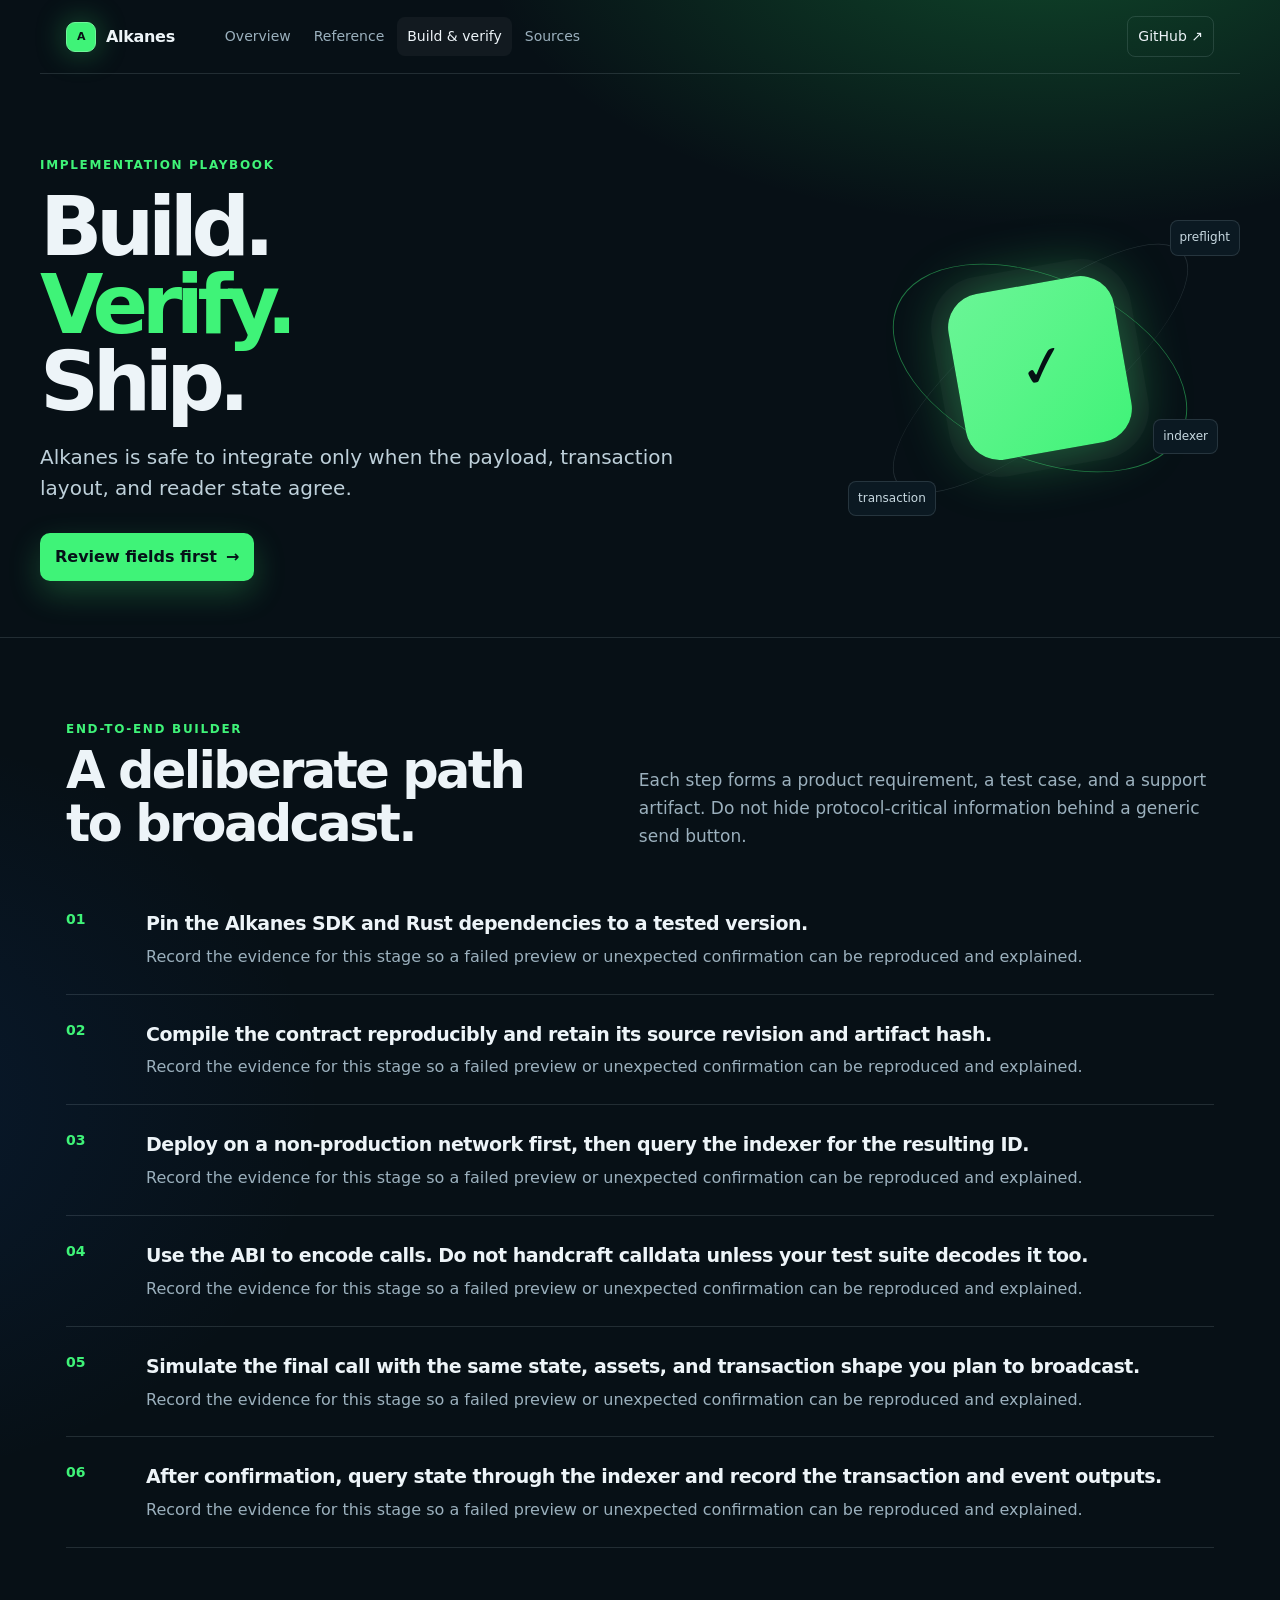
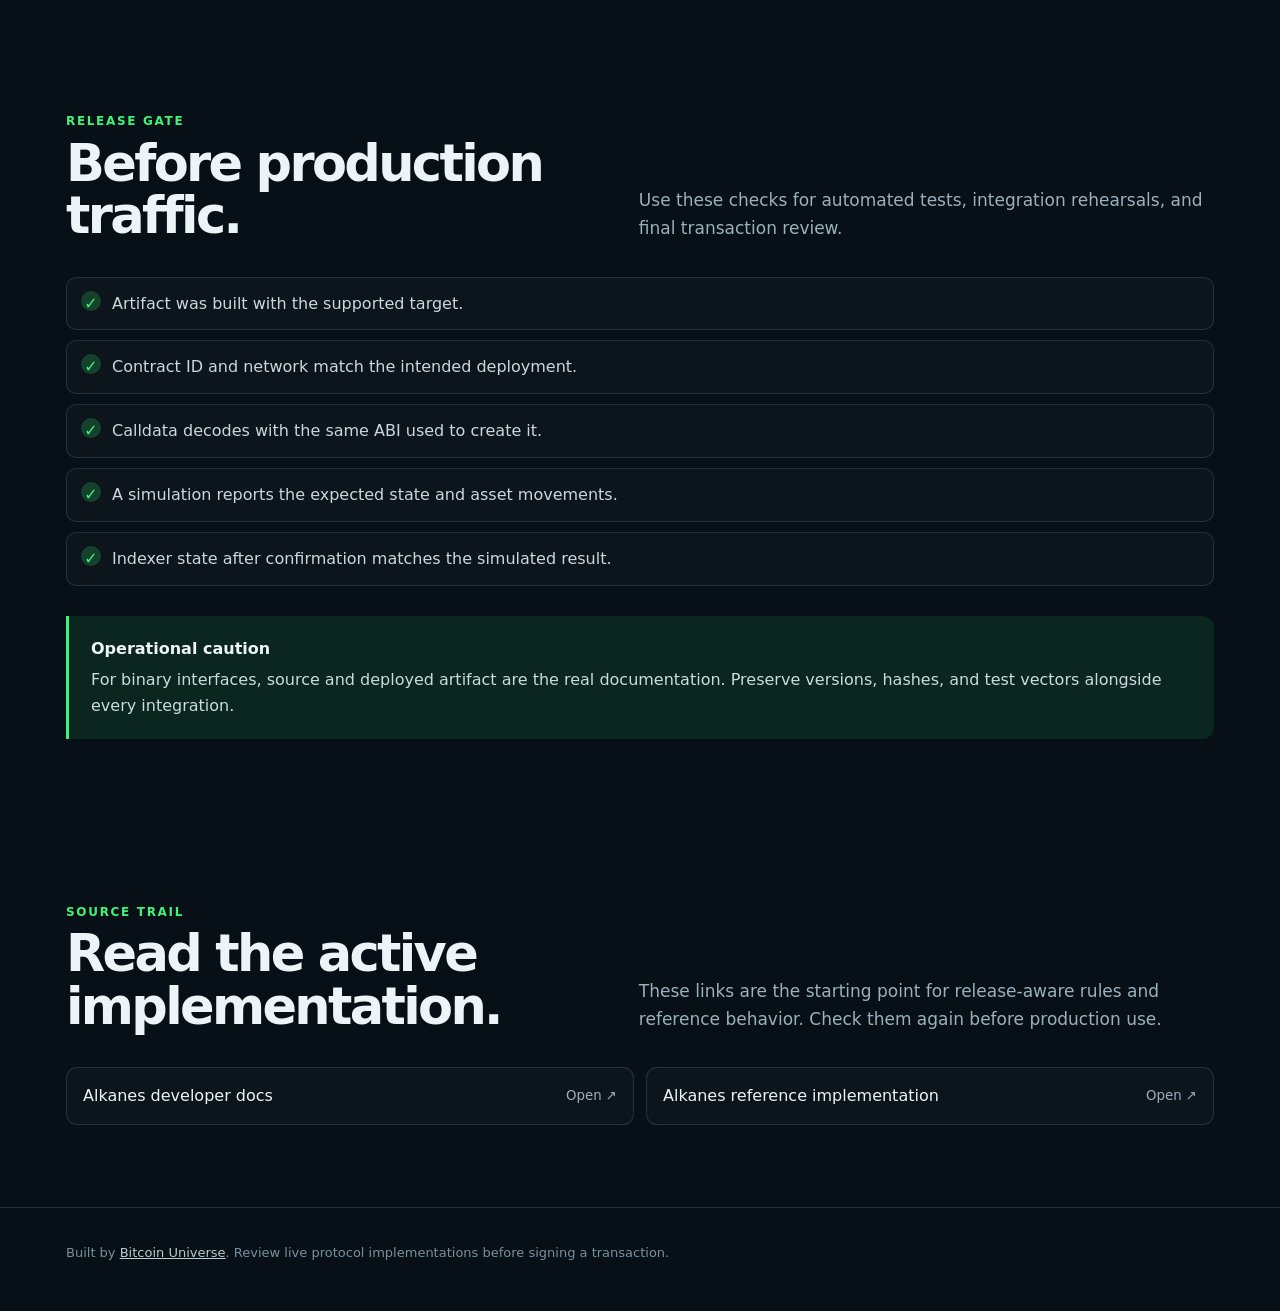
==== guide.html @ e8334afe "Replace generic docs with protocol manuals" ====
<!doctype html>
<html lang="en"><head><meta charset="utf-8"><meta name="viewport" content="width=device-width,initial-scale=1"><meta name="description" content="Implementation and verification guide for Alkanes."><meta name="theme-color" content="#071016"><title>Alkanes build guide | Bitcoin Universe Docs</title><style>
:root{--accent:hsl(139 88% 60%);--ink:#edf4f8;--muted:#9bb0bd;--paper:#071016;--panel:#0d1921;--line:rgba(214,239,247,.13);--soft:rgba(255,255,255,.045)}*{box-sizing:border-box}html{scroll-behavior:smooth}body{margin:0;color:var(--ink);background:radial-gradient(900px 480px at 82% -80px,hsla(139,90%,56%,.25),transparent 64%),radial-gradient(680px 540px at -12% 38%,hsla(217,82%,48%,.12),transparent 70%),var(--paper);font:16px/1.62 ui-sans-serif,system-ui,-apple-system,BlinkMacSystemFont,"Segoe UI",sans-serif}.top{height:74px;display:flex;gap:22px;align-items:center;max-width:1200px;margin:auto;padding:0 26px;border-bottom:1px solid var(--line);position:relative;z-index:4}.brand{display:flex;align-items:center;gap:10px;color:var(--ink);text-decoration:none;font-weight:760;letter-spacing:-.02em}.brand b{display:grid;place-items:center;width:30px;height:30px;border:1px solid color-mix(in srgb,var(--accent),white 25%);border-radius:9px;color:#081115;background:var(--accent);font-size:11px;box-shadow:0 0 30px color-mix(in srgb,var(--accent),transparent 65%)}nav{display:flex;gap:3px;margin-left:18px}nav a,.repo{color:var(--muted);text-decoration:none;padding:8px 10px;border-radius:8px;font-size:14px}nav a:hover,nav a.active{color:var(--ink);background:var(--soft)}.repo{margin-left:auto;border:1px solid var(--line);color:var(--ink)}.wrap{max-width:1200px;margin:auto;padding:0 26px}.hero{min-height:520px;padding:82px 0 56px;display:grid;grid-template-columns:minmax(0,1fr) 400px;gap:55px;align-items:center}.eyebrow{font-size:12px;letter-spacing:.14em;text-transform:uppercase;color:var(--accent);font-weight:800}.hero h1{font-size:clamp(48px,7.7vw,94px);letter-spacing:-.078em;line-height:.94;margin:13px 0 22px;max-width:720px}.hero p{color:#bed0da;font-size:20px;line-height:1.55;max-width:690px;margin:0}.chips{display:flex;flex-wrap:wrap;gap:8px;margin-top:28px}.chip{padding:6px 10px;border:1px solid var(--line);border-radius:999px;color:#c3d1d8;background:rgba(255,255,255,.025);font-size:12px}.cta{display:inline-flex;align-items:center;gap:9px;margin-top:29px;padding:11px 15px;background:var(--accent);color:#061118;text-decoration:none;font-weight:800;border-radius:10px;box-shadow:0 12px 32px color-mix(in srgb,var(--accent),transparent 77%)}.orbit{height:380px;position:relative;display:grid;place-items:center;isolation:isolate}.orbit:before,.orbit:after{content:"";position:absolute;border:1px solid color-mix(in srgb,var(--accent),transparent 55%);border-radius:50%;z-index:-1}.orbit:before{width:310px;height:310px;transform:rotate(24deg) scaleY(.58)}.orbit:after{width:365px;height:365px;border-color:var(--line);transform:rotate(-39deg) scaleY(.33)}.core{width:168px;height:168px;border-radius:34px;display:grid;place-items:center;background:linear-gradient(140deg,color-mix(in srgb,var(--accent),white 22%),var(--accent));color:#051014;font-size:58px;font-weight:900;letter-spacing:-.11em;box-shadow:0 0 0 17px rgba(255,255,255,.028),0 0 60px color-mix(in srgb,var(--accent),transparent 58%);transform:rotate(-10deg)}.node{position:absolute;border:1px solid var(--line);background:#0b1922;color:#c8d9e1;padding:7px 9px;border-radius:8px;font-size:12px}.node.one{top:42px;right:0}.node.two{bottom:42px;left:8px}.node.three{right:22px;bottom:104px}.divider{height:1px;background:var(--line)}section{padding:82px 0}.section-head{display:grid;grid-template-columns:minmax(0,1fr) minmax(0,1.1fr);gap:50px;margin-bottom:34px}.section-head h2{letter-spacing:-.052em;font-size:clamp(29px,4.1vw,51px);line-height:1.03;margin:6px 0 0}.section-head p{color:var(--muted);align-self:end;margin:0;font-size:17px}.grid{display:grid;gap:16px}.four{grid-template-columns:repeat(4,1fr)}.three{grid-template-columns:repeat(3,1fr)}.card{border:1px solid var(--line);background:linear-gradient(145deg,rgba(255,255,255,.055),rgba(255,255,255,.018));border-radius:15px;padding:20px;min-width:0}.card .number{color:var(--accent);font-size:12px;font-weight:800;letter-spacing:.11em}.card h3{font-size:18px;letter-spacing:-.025em;line-height:1.2;margin:15px 0 8px}.card p{color:var(--muted);font-size:14px;margin:0}.steps{counter-reset:step}.step{counter-increment:step;position:relative;padding:22px 17px 18px 29px;border-left:1px solid var(--line)}.step:before{content:counter(step,decimal-leading-zero);position:absolute;top:22px;left:-11px;color:var(--accent);font-size:10px;font-weight:900;background:var(--paper);padding:3px}.step h3{margin:0 0 7px;font-size:17px;line-height:1.25}.step p{margin:0;color:var(--muted);font-size:14px}.callout{border-left:3px solid var(--accent);border-radius:0 12px 12px 0;background:color-mix(in srgb,var(--accent),transparent 91%);padding:20px 22px;color:#ccdae0}.callout b{display:block;color:var(--ink);margin-bottom:5px}.packet{padding:0;overflow:hidden}.packet header{display:flex;align-items:center;justify-content:space-between;padding:13px 16px;border-bottom:1px solid var(--line);font-size:13px;font-weight:800}.packet button{background:transparent;color:var(--muted);border:1px solid var(--line);border-radius:6px;padding:4px 7px;cursor:pointer;font:inherit;font-size:11px}.packet button:hover{color:var(--ink)}pre{white-space:pre-wrap;overflow:auto;padding:18px;margin:0;color:#c5e7f3;font:13px/1.65 ui-monospace,SFMono-Regular,Consolas,monospace;background:#071219}.table-wrap{overflow:auto;border:1px solid var(--line);border-radius:14px}table{width:100%;border-collapse:collapse;min-width:690px;background:rgba(255,255,255,.018)}th,td{text-align:left;padding:14px 15px;border-bottom:1px solid var(--line);vertical-align:top}th{font-size:11px;letter-spacing:.1em;text-transform:uppercase;color:var(--accent);background:rgba(255,255,255,.025)}td{font-size:14px;color:#c0d0d8}td:first-child{font-family:ui-monospace,monospace;color:#ecf5f8;font-weight:700}tr:last-child td{border-bottom:0}.checklist{list-style:none;padding:0;margin:0;display:grid;gap:10px}.checklist li{display:flex;gap:11px;padding:13px 14px;border:1px solid var(--line);border-radius:10px;color:#c9d8de;background:rgba(255,255,255,.025)}.checklist li:before{content:'✓';display:grid;place-items:center;flex:0 0 20px;width:20px;height:20px;border-radius:50%;background:color-mix(in srgb,var(--accent),transparent 80%);color:var(--accent);font-weight:900}.sources{display:grid;grid-template-columns:repeat(2,minmax(0,1fr));gap:12px}.source{display:flex;align-items:center;justify-content:space-between;gap:16px;padding:15px 16px;border:1px solid var(--line);border-radius:11px;color:var(--ink);text-decoration:none;background:rgba(255,255,255,.025)}.source small{color:var(--muted);white-space:nowrap}.footer{padding:34px 0 48px;border-top:1px solid var(--line);color:#78909e;font-size:13px}.footer a{color:#b9cad0}.guide-list{display:grid;gap:0;counter-reset:guide}.guide-list article{counter-increment:guide;display:grid;grid-template-columns:62px 1fr;gap:18px;padding:24px 0;border-bottom:1px solid var(--line)}.guide-list article:before{content:counter(guide,decimal-leading-zero);color:var(--accent);font-weight:900;font-size:14px}.guide-list h3{margin:0 0 5px;font-size:19px;letter-spacing:-.025em}.guide-list p{margin:0;color:var(--muted)}.mini{font-size:13px;color:var(--muted)}@media(max-width:800px){.top{padding:0 16px;height:auto;min-height:66px;flex-wrap:wrap;gap:8px}.brand{margin-right:auto}nav{order:3;margin:0 -8px 7px;width:100%;overflow:auto}.repo{margin:0}.wrap{padding:0 17px}.hero{grid-template-columns:1fr;padding:56px 0 26px;gap:5px;min-height:0}.hero h1{font-size:58px}.orbit{height:230px;transform:scale(.72);margin:-28px}.section-head{grid-template-columns:1fr;gap:15px}.four,.three{grid-template-columns:1fr}.sources{grid-template-columns:1fr}section{padding:55px 0}}
</style></head><body><header class="top"><a class="brand" href="index.html"><b>A</b><span>Alkanes</span></a><nav><a class="" href="index.html">Overview</a><a class="" href="reference.html">Reference</a><a class="active" href="guide.html">Build & verify</a><a href="#sources">Sources</a></nav><a class="repo" href="https://github.com/bitcoinuniverse/alkanes-docs">GitHub ↗</a></header><main><div class="wrap hero" style="min-height:410px"><div><div class="eyebrow">Implementation playbook</div><h1 style="font-size:clamp(46px,7vw,82px)">Build.<br><i style="font-style:normal;color:var(--accent)">Verify.</i><br>Ship.</h1><p>Alkanes is safe to integrate only when the payload, transaction layout, and reader state agree.</p><a class="cta" href="reference.html">Review fields first <span>→</span></a></div><div class="orbit" aria-hidden="true"><div class="core">✓</div><span class="node one">preflight</span><span class="node two">transaction</span><span class="node three">indexer</span></div></div><div class="divider"></div><section><div class="wrap"><div class="section-head"><div><div class="eyebrow">End-to-end builder</div><h2>A deliberate path to broadcast.</h2></div><p>Each step forms a product requirement, a test case, and a support artifact. Do not hide protocol-critical information behind a generic send button.</p></div><div class="guide-list"><article><div><h3>Pin the Alkanes SDK and Rust dependencies to a tested version.</h3><p>Record the evidence for this stage so a failed preview or unexpected confirmation can be reproduced and explained.</p></div></article><article><div><h3>Compile the contract reproducibly and retain its source revision and artifact hash.</h3><p>Record the evidence for this stage so a failed preview or unexpected confirmation can be reproduced and explained.</p></div></article><article><div><h3>Deploy on a non-production network first, then query the indexer for the resulting ID.</h3><p>Record the evidence for this stage so a failed preview or unexpected confirmation can be reproduced and explained.</p></div></article><article><div><h3>Use the ABI to encode calls. Do not handcraft calldata unless your test suite decodes it too.</h3><p>Record the evidence for this stage so a failed preview or unexpected confirmation can be reproduced and explained.</p></div></article><article><div><h3>Simulate the final call with the same state, assets, and transaction shape you plan to broadcast.</h3><p>Record the evidence for this stage so a failed preview or unexpected confirmation can be reproduced and explained.</p></div></article><article><div><h3>After confirmation, query state through the indexer and record the transaction and event outputs.</h3><p>Record the evidence for this stage so a failed preview or unexpected confirmation can be reproduced and explained.</p></div></article></div></div></section><section><div class="wrap"><div class="section-head"><div><div class="eyebrow">Release gate</div><h2>Before production traffic.</h2></div><p>Use these checks for automated tests, integration rehearsals, and final transaction review.</p></div><ul class="checklist"><li>Artifact was built with the supported target.</li><li>Contract ID and network match the intended deployment.</li><li>Calldata decodes with the same ABI used to create it.</li><li>A simulation reports the expected state and asset movements.</li><li>Indexer state after confirmation matches the simulated result.</li></ul><div class="callout" style="margin-top:30px"><b>Operational caution</b>For binary interfaces, source and deployed artifact are the real documentation. Preserve versions, hashes, and test vectors alongside every integration.</div></div></section><section id="sources"><div class="wrap"><div class="section-head"><div><div class="eyebrow">Source trail</div><h2>Read the active implementation.</h2></div><p>These links are the starting point for release-aware rules and reference behavior. Check them again before production use.</p></div><div class="sources"><a class="source" href="https://alkanes.build/en/docs" target="_blank" rel="noreferrer"><span>Alkanes developer docs</span><small>Open ↗</small></a><a class="source" href="https://github.com/sandshrewmetaprotocols/alkanes" target="_blank" rel="noreferrer"><span>Alkanes reference implementation</span><small>Open ↗</small></a></div></div></section></main><footer class="footer"><div class="wrap">Built by <a href="https://github.com/bitcoinuniverse">Bitcoin Universe</a>. Review live protocol implementations before signing a transaction.</div></footer><script>for(const b of document.querySelectorAll('[data-copy]'))b.addEventListener('click',async()=>{try{await navigator.clipboard.writeText(b.dataset.copy);const t=b.textContent;b.textContent='Copied';setTimeout(()=>b.textContent=t,1200)}catch{b.textContent='Select text'}})</script></body></html>
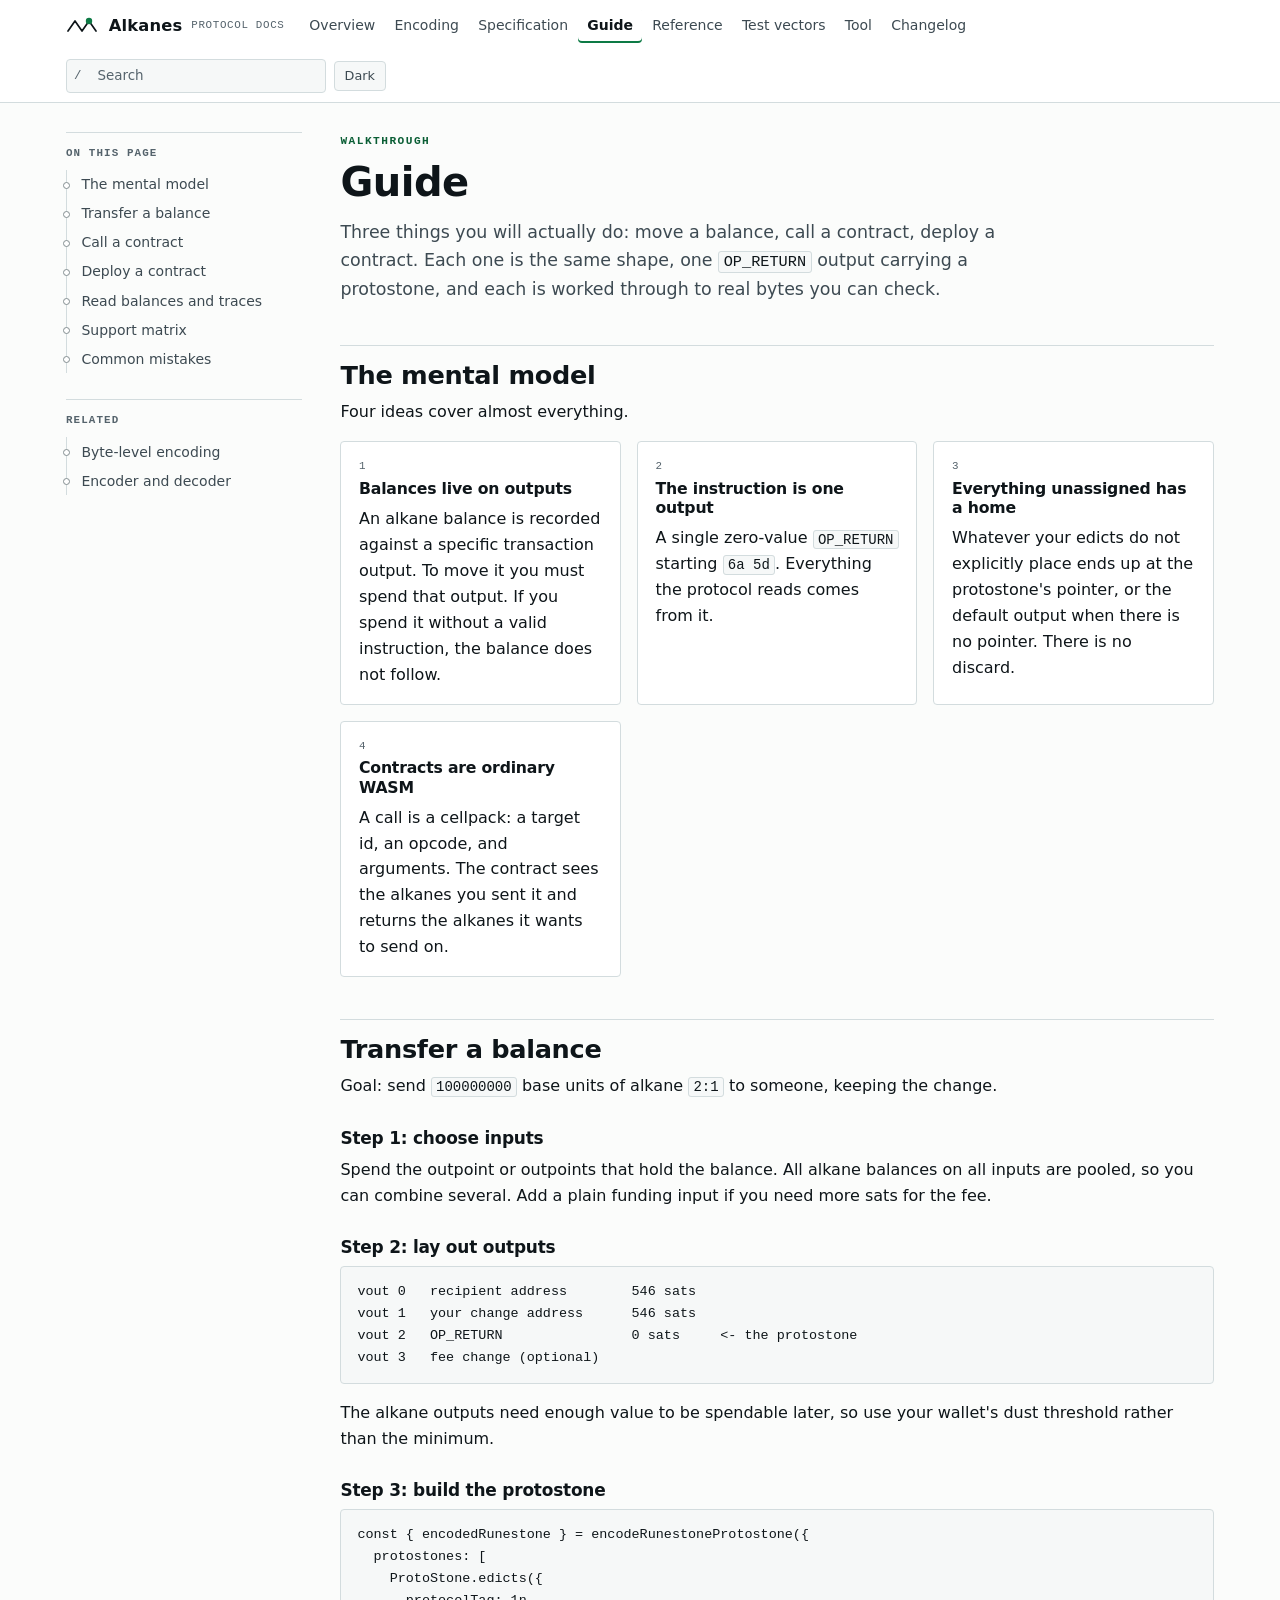
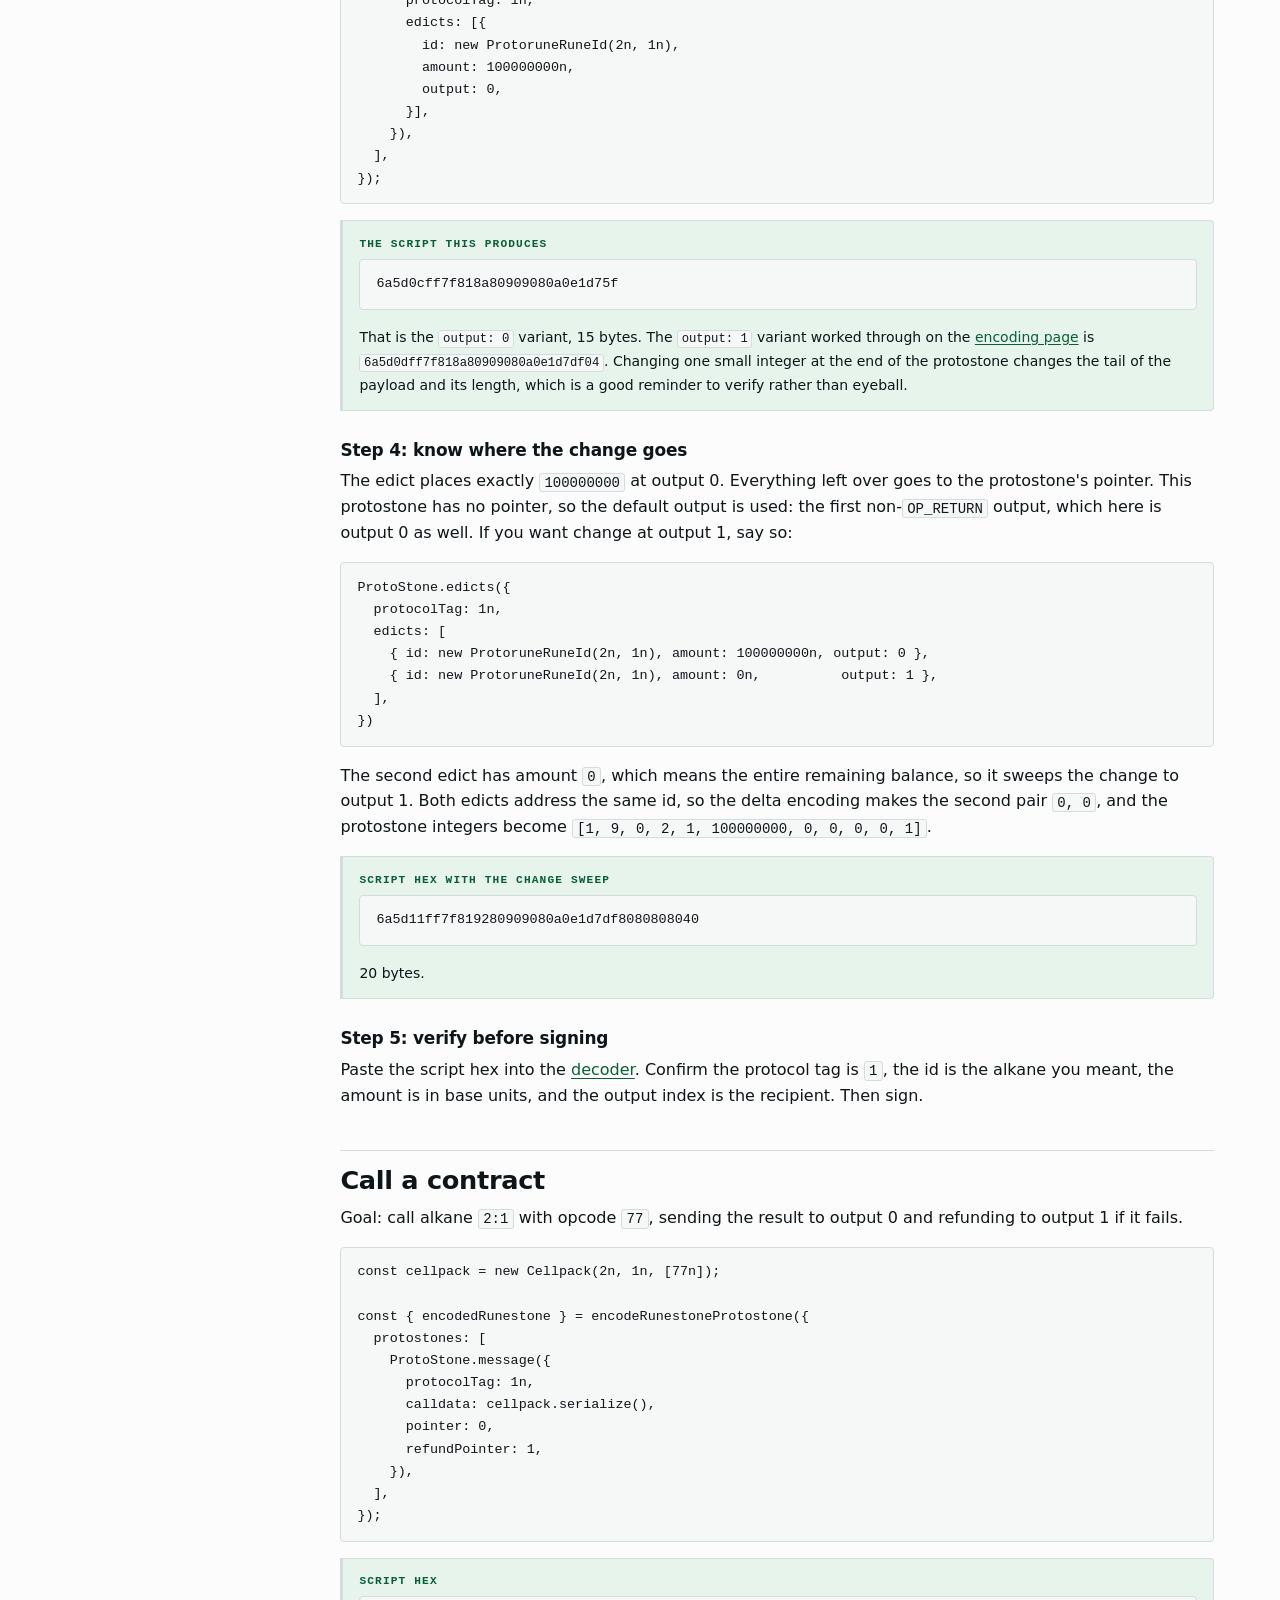
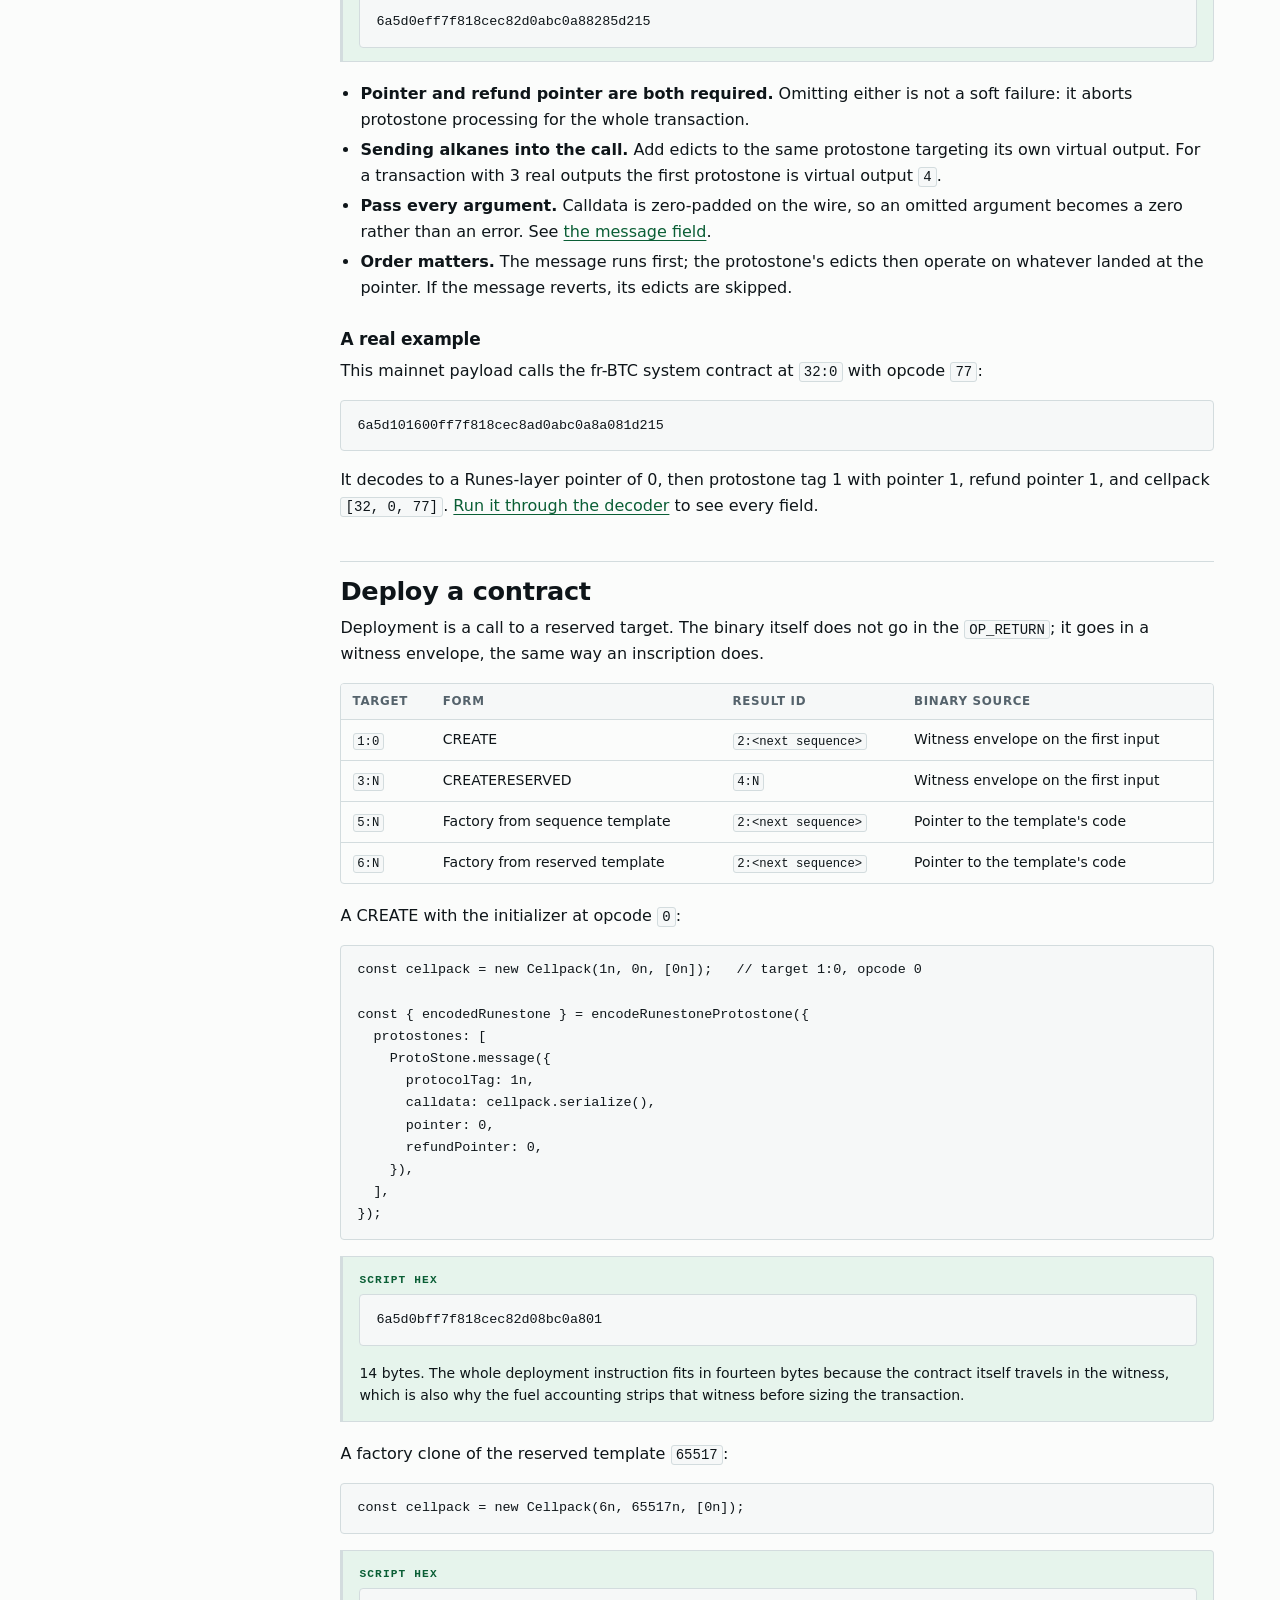
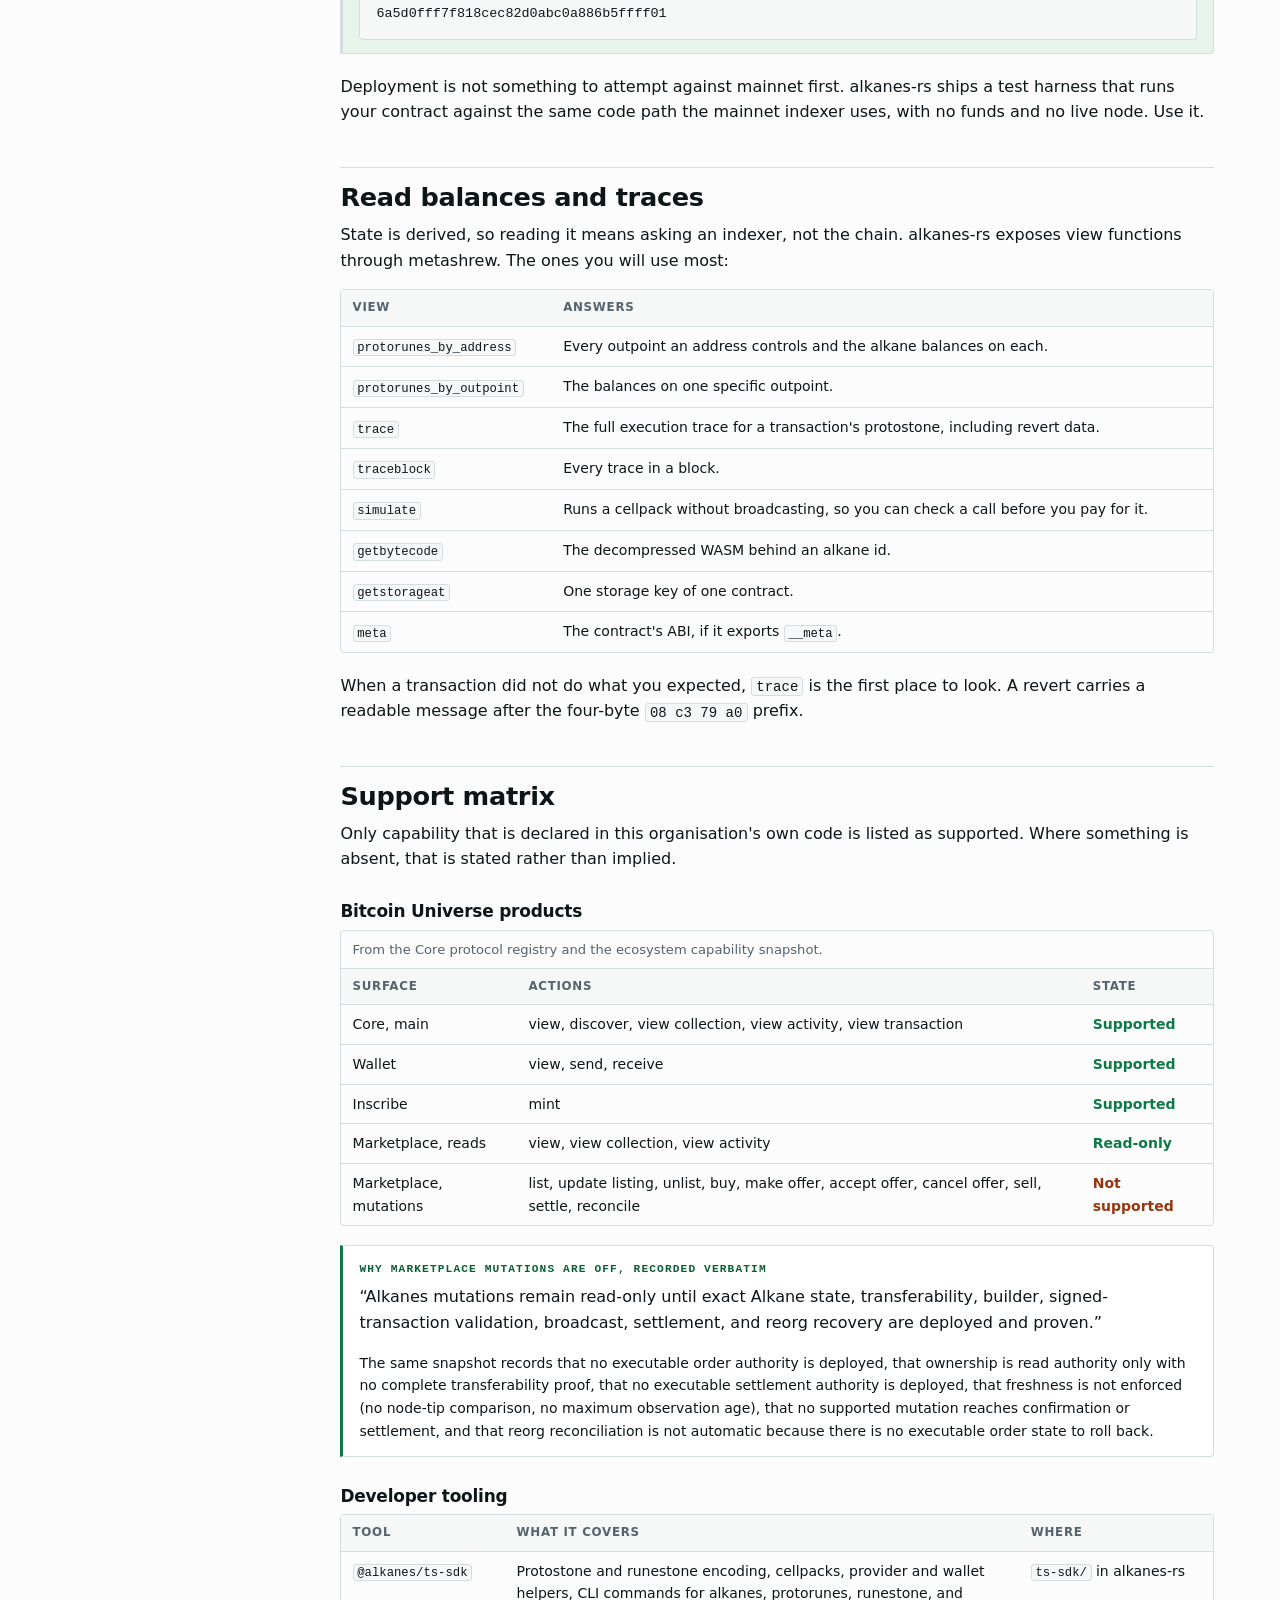
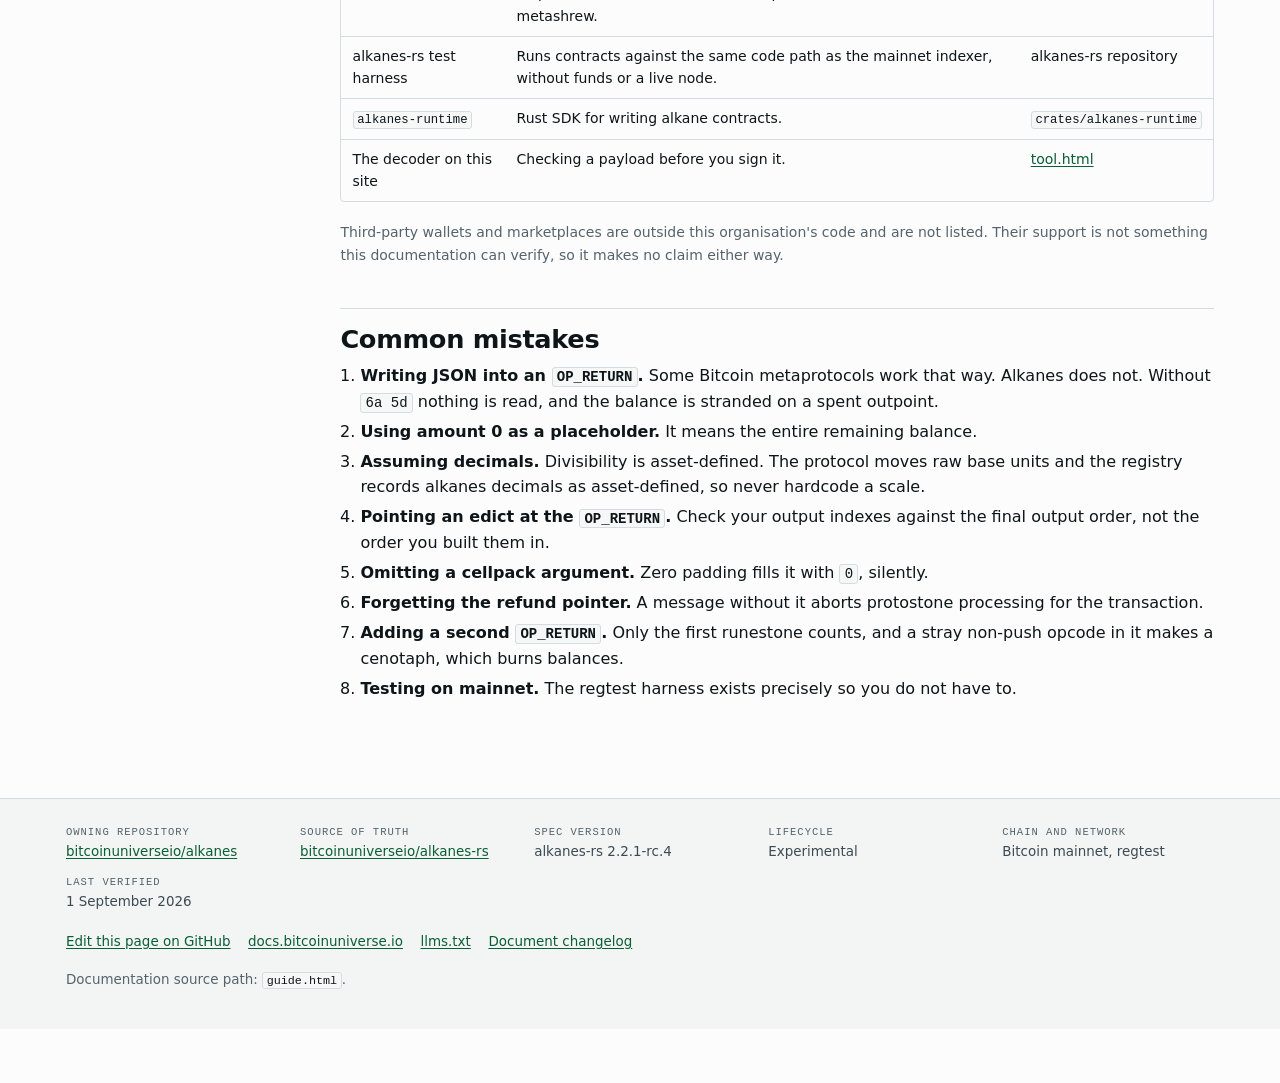
==== commit ecfe13da: "docs: rebuild alkanes into a complete protocol documentation site Replaces the single promotional pa" ====
--- a/guide.html
+++ b/guide.html
@@ -1,4 +1,360 @@
 <!doctype html>
-<html lang="en"><head><meta charset="utf-8"><meta name="viewport" content="width=device-width,initial-scale=1"><meta name="description" content="Implementation and verification guide for Alkanes."><meta name="theme-color" content="#071016"><title>Alkanes build guide | Bitcoin Universe Docs</title><style>
-:root{--accent:hsl(139 88% 60%);--ink:#edf4f8;--muted:#9bb0bd;--paper:#071016;--panel:#0d1921;--line:rgba(214,239,247,.13);--soft:rgba(255,255,255,.045)}*{box-sizing:border-box}html{scroll-behavior:smooth}body{margin:0;color:var(--ink);background:radial-gradient(900px 480px at 82% -80px,hsla(139,90%,56%,.25),transparent 64%),radial-gradient(680px 540px at -12% 38%,hsla(217,82%,48%,.12),transparent 70%),var(--paper);font:16px/1.62 ui-sans-serif,system-ui,-apple-system,BlinkMacSystemFont,"Segoe UI",sans-serif}.top{height:74px;display:flex;gap:22px;align-items:center;max-width:1200px;margin:auto;padding:0 26px;border-bottom:1px solid var(--line);position:relative;z-index:4}.brand{display:flex;align-items:center;gap:10px;color:var(--ink);text-decoration:none;font-weight:760;letter-spacing:-.02em}.brand b{display:grid;place-items:center;width:30px;height:30px;border:1px solid color-mix(in srgb,var(--accent),white 25%);border-radius:9px;color:#081115;background:var(--accent);font-size:11px;box-shadow:0 0 30px color-mix(in srgb,var(--accent),transparent 65%)}nav{display:flex;gap:3px;margin-left:18px}nav a,.repo{color:var(--muted);text-decoration:none;padding:8px 10px;border-radius:8px;font-size:14px}nav a:hover,nav a.active{color:var(--ink);background:var(--soft)}.repo{margin-left:auto;border:1px solid var(--line);color:var(--ink)}.wrap{max-width:1200px;margin:auto;padding:0 26px}.hero{min-height:520px;padding:82px 0 56px;display:grid;grid-template-columns:minmax(0,1fr) 400px;gap:55px;align-items:center}.eyebrow{font-size:12px;letter-spacing:.14em;text-transform:uppercase;color:var(--accent);font-weight:800}.hero h1{font-size:clamp(48px,7.7vw,94px);letter-spacing:-.078em;line-height:.94;margin:13px 0 22px;max-width:720px}.hero p{color:#bed0da;font-size:20px;line-height:1.55;max-width:690px;margin:0}.chips{display:flex;flex-wrap:wrap;gap:8px;margin-top:28px}.chip{padding:6px 10px;border:1px solid var(--line);border-radius:999px;color:#c3d1d8;background:rgba(255,255,255,.025);font-size:12px}.cta{display:inline-flex;align-items:center;gap:9px;margin-top:29px;padding:11px 15px;background:var(--accent);color:#061118;text-decoration:none;font-weight:800;border-radius:10px;box-shadow:0 12px 32px color-mix(in srgb,var(--accent),transparent 77%)}.orbit{height:380px;position:relative;display:grid;place-items:center;isolation:isolate}.orbit:before,.orbit:after{content:"";position:absolute;border:1px solid color-mix(in srgb,var(--accent),transparent 55%);border-radius:50%;z-index:-1}.orbit:before{width:310px;height:310px;transform:rotate(24deg) scaleY(.58)}.orbit:after{width:365px;height:365px;border-color:var(--line);transform:rotate(-39deg) scaleY(.33)}.core{width:168px;height:168px;border-radius:34px;display:grid;place-items:center;background:linear-gradient(140deg,color-mix(in srgb,var(--accent),white 22%),var(--accent));color:#051014;font-size:58px;font-weight:900;letter-spacing:-.11em;box-shadow:0 0 0 17px rgba(255,255,255,.028),0 0 60px color-mix(in srgb,var(--accent),transparent 58%);transform:rotate(-10deg)}.node{position:absolute;border:1px solid var(--line);background:#0b1922;color:#c8d9e1;padding:7px 9px;border-radius:8px;font-size:12px}.node.one{top:42px;right:0}.node.two{bottom:42px;left:8px}.node.three{right:22px;bottom:104px}.divider{height:1px;background:var(--line)}section{padding:82px 0}.section-head{display:grid;grid-template-columns:minmax(0,1fr) minmax(0,1.1fr);gap:50px;margin-bottom:34px}.section-head h2{letter-spacing:-.052em;font-size:clamp(29px,4.1vw,51px);line-height:1.03;margin:6px 0 0}.section-head p{color:var(--muted);align-self:end;margin:0;font-size:17px}.grid{display:grid;gap:16px}.four{grid-template-columns:repeat(4,1fr)}.three{grid-template-columns:repeat(3,1fr)}.card{border:1px solid var(--line);background:linear-gradient(145deg,rgba(255,255,255,.055),rgba(255,255,255,.018));border-radius:15px;padding:20px;min-width:0}.card .number{color:var(--accent);font-size:12px;font-weight:800;letter-spacing:.11em}.card h3{font-size:18px;letter-spacing:-.025em;line-height:1.2;margin:15px 0 8px}.card p{color:var(--muted);font-size:14px;margin:0}.steps{counter-reset:step}.step{counter-increment:step;position:relative;padding:22px 17px 18px 29px;border-left:1px solid var(--line)}.step:before{content:counter(step,decimal-leading-zero);position:absolute;top:22px;left:-11px;color:var(--accent);font-size:10px;font-weight:900;background:var(--paper);padding:3px}.step h3{margin:0 0 7px;font-size:17px;line-height:1.25}.step p{margin:0;color:var(--muted);font-size:14px}.callout{border-left:3px solid var(--accent);border-radius:0 12px 12px 0;background:color-mix(in srgb,var(--accent),transparent 91%);padding:20px 22px;color:#ccdae0}.callout b{display:block;color:var(--ink);margin-bottom:5px}.packet{padding:0;overflow:hidden}.packet header{display:flex;align-items:center;justify-content:space-between;padding:13px 16px;border-bottom:1px solid var(--line);font-size:13px;font-weight:800}.packet button{background:transparent;color:var(--muted);border:1px solid var(--line);border-radius:6px;padding:4px 7px;cursor:pointer;font:inherit;font-size:11px}.packet button:hover{color:var(--ink)}pre{white-space:pre-wrap;overflow:auto;padding:18px;margin:0;color:#c5e7f3;font:13px/1.65 ui-monospace,SFMono-Regular,Consolas,monospace;background:#071219}.table-wrap{overflow:auto;border:1px solid var(--line);border-radius:14px}table{width:100%;border-collapse:collapse;min-width:690px;background:rgba(255,255,255,.018)}th,td{text-align:left;padding:14px 15px;border-bottom:1px solid var(--line);vertical-align:top}th{font-size:11px;letter-spacing:.1em;text-transform:uppercase;color:var(--accent);background:rgba(255,255,255,.025)}td{font-size:14px;color:#c0d0d8}td:first-child{font-family:ui-monospace,monospace;color:#ecf5f8;font-weight:700}tr:last-child td{border-bottom:0}.checklist{list-style:none;padding:0;margin:0;display:grid;gap:10px}.checklist li{display:flex;gap:11px;padding:13px 14px;border:1px solid var(--line);border-radius:10px;color:#c9d8de;background:rgba(255,255,255,.025)}.checklist li:before{content:'✓';display:grid;place-items:center;flex:0 0 20px;width:20px;height:20px;border-radius:50%;background:color-mix(in srgb,var(--accent),transparent 80%);color:var(--accent);font-weight:900}.sources{display:grid;grid-template-columns:repeat(2,minmax(0,1fr));gap:12px}.source{display:flex;align-items:center;justify-content:space-between;gap:16px;padding:15px 16px;border:1px solid var(--line);border-radius:11px;color:var(--ink);text-decoration:none;background:rgba(255,255,255,.025)}.source small{color:var(--muted);white-space:nowrap}.footer{padding:34px 0 48px;border-top:1px solid var(--line);color:#78909e;font-size:13px}.footer a{color:#b9cad0}.guide-list{display:grid;gap:0;counter-reset:guide}.guide-list article{counter-increment:guide;display:grid;grid-template-columns:62px 1fr;gap:18px;padding:24px 0;border-bottom:1px solid var(--line)}.guide-list article:before{content:counter(guide,decimal-leading-zero);color:var(--accent);font-weight:900;font-size:14px}.guide-list h3{margin:0 0 5px;font-size:19px;letter-spacing:-.025em}.guide-list p{margin:0;color:var(--muted)}.mini{font-size:13px;color:var(--muted)}@media(max-width:800px){.top{padding:0 16px;height:auto;min-height:66px;flex-wrap:wrap;gap:8px}.brand{margin-right:auto}nav{order:3;margin:0 -8px 7px;width:100%;overflow:auto}.repo{margin:0}.wrap{padding:0 17px}.hero{grid-template-columns:1fr;padding:56px 0 26px;gap:5px;min-height:0}.hero h1{font-size:58px}.orbit{height:230px;transform:scale(.72);margin:-28px}.section-head{grid-template-columns:1fr;gap:15px}.four,.three{grid-template-columns:1fr}.sources{grid-template-columns:1fr}section{padding:55px 0}}
-</style></head><body><header class="top"><a class="brand" href="index.html"><b>A</b><span>Alkanes</span></a><nav><a class="" href="index.html">Overview</a><a class="" href="reference.html">Reference</a><a class="active" href="guide.html">Build & verify</a><a href="#sources">Sources</a></nav><a class="repo" href="https://github.com/bitcoinuniverse/alkanes-docs">GitHub ↗</a></header><main><div class="wrap hero" style="min-height:410px"><div><div class="eyebrow">Implementation playbook</div><h1 style="font-size:clamp(46px,7vw,82px)">Build.<br><i style="font-style:normal;color:var(--accent)">Verify.</i><br>Ship.</h1><p>Alkanes is safe to integrate only when the payload, transaction layout, and reader state agree.</p><a class="cta" href="reference.html">Review fields first <span>→</span></a></div><div class="orbit" aria-hidden="true"><div class="core">✓</div><span class="node one">preflight</span><span class="node two">transaction</span><span class="node three">indexer</span></div></div><div class="divider"></div><section><div class="wrap"><div class="section-head"><div><div class="eyebrow">End-to-end builder</div><h2>A deliberate path to broadcast.</h2></div><p>Each step forms a product requirement, a test case, and a support artifact. Do not hide protocol-critical information behind a generic send button.</p></div><div class="guide-list"><article><div><h3>Pin the Alkanes SDK and Rust dependencies to a tested version.</h3><p>Record the evidence for this stage so a failed preview or unexpected confirmation can be reproduced and explained.</p></div></article><article><div><h3>Compile the contract reproducibly and retain its source revision and artifact hash.</h3><p>Record the evidence for this stage so a failed preview or unexpected confirmation can be reproduced and explained.</p></div></article><article><div><h3>Deploy on a non-production network first, then query the indexer for the resulting ID.</h3><p>Record the evidence for this stage so a failed preview or unexpected confirmation can be reproduced and explained.</p></div></article><article><div><h3>Use the ABI to encode calls. Do not handcraft calldata unless your test suite decodes it too.</h3><p>Record the evidence for this stage so a failed preview or unexpected confirmation can be reproduced and explained.</p></div></article><article><div><h3>Simulate the final call with the same state, assets, and transaction shape you plan to broadcast.</h3><p>Record the evidence for this stage so a failed preview or unexpected confirmation can be reproduced and explained.</p></div></article><article><div><h3>After confirmation, query state through the indexer and record the transaction and event outputs.</h3><p>Record the evidence for this stage so a failed preview or unexpected confirmation can be reproduced and explained.</p></div></article></div></div></section><section><div class="wrap"><div class="section-head"><div><div class="eyebrow">Release gate</div><h2>Before production traffic.</h2></div><p>Use these checks for automated tests, integration rehearsals, and final transaction review.</p></div><ul class="checklist"><li>Artifact was built with the supported target.</li><li>Contract ID and network match the intended deployment.</li><li>Calldata decodes with the same ABI used to create it.</li><li>A simulation reports the expected state and asset movements.</li><li>Indexer state after confirmation matches the simulated result.</li></ul><div class="callout" style="margin-top:30px"><b>Operational caution</b>For binary interfaces, source and deployed artifact are the real documentation. Preserve versions, hashes, and test vectors alongside every integration.</div></div></section><section id="sources"><div class="wrap"><div class="section-head"><div><div class="eyebrow">Source trail</div><h2>Read the active implementation.</h2></div><p>These links are the starting point for release-aware rules and reference behavior. Check them again before production use.</p></div><div class="sources"><a class="source" href="https://alkanes.build/en/docs" target="_blank" rel="noreferrer"><span>Alkanes developer docs</span><small>Open ↗</small></a><a class="source" href="https://github.com/sandshrewmetaprotocols/alkanes" target="_blank" rel="noreferrer"><span>Alkanes reference implementation</span><small>Open ↗</small></a></div></div></section></main><footer class="footer"><div class="wrap">Built by <a href="https://github.com/bitcoinuniverse">Bitcoin Universe</a>. Review live protocol implementations before signing a transaction.</div></footer><script>for(const b of document.querySelectorAll('[data-copy]'))b.addEventListener('click',async()=>{try{await navigator.clipboard.writeText(b.dataset.copy);const t=b.textContent;b.textContent='Copied';setTimeout(()=>b.textContent=t,1200)}catch{b.textContent='Select text'}})</script></body></html>+<html lang="en">
+<head>
+<meta charset="utf-8">
+<meta name="viewport" content="width=device-width,initial-scale=1">
+<title>Guide | Alkanes</title>
+<meta name="description" content="A plain-language walkthrough of Alkanes: transfer a balance, call a contract, deploy a contract, and read balances, with worked transactions and a support matrix.">
+<link rel="canonical" href="https://bitcoinuniverseio.github.io/alkanes/guide.html">
+<link rel="search-base" href="./">
+<meta name="theme-color" content="#fbfcfb" media="(prefers-color-scheme: light)">
+<meta name="theme-color" content="#04161c" media="(prefers-color-scheme: dark)">
+<meta property="og:type" content="article">
+<meta property="og:site_name" content="Alkanes protocol documentation">
+<meta property="og:title" content="Alkanes guide">
+<meta property="og:description" content="Transfer, call, and deploy with worked transactions, plus a support matrix limited to what is verifiable in the org's own code.">
+<meta property="og:url" content="https://bitcoinuniverseio.github.io/alkanes/guide.html">
+<meta property="og:image" content="https://bitcoinuniverseio.github.io/alkanes/og.svg">
+<meta name="twitter:card" content="summary_large_image">
+<link rel="icon" href="favicon.svg" type="image/svg+xml">
+<link rel="stylesheet" href="theme.css">
+<script src="site.js" defer></script>
+</head>
+<body>
+<a class="skip" href="#main">Skip to content</a>
+
+<header class="masthead">
+  <div class="masthead-in">
+    <a class="wordmark" href="./">
+      <svg width="34" height="20" viewBox="0 0 34 20" aria-hidden="true" focusable="false">
+        <path d="M2 15 L9 5 L16 15 L23 5 L30 15" fill="none" stroke="currentColor" stroke-width="1.7" stroke-linecap="round" stroke-linejoin="round"/>
+        <circle cx="23" cy="5" r="3.2" fill="var(--accent)"/>
+      </svg>
+      Alkanes <small>protocol docs</small>
+    </a>
+    <nav aria-label="Primary">
+      <a href="./">Overview</a>
+      <a href="encoding.html">Encoding</a>
+      <a href="specification.html">Specification</a>
+      <a href="guide.html" aria-current="page">Guide</a>
+      <a href="reference.html">Reference</a>
+      <a href="test-vectors.html">Test vectors</a>
+      <a href="tool.html">Tool</a>
+      <a href="changelog.html">Changelog</a>
+    </nav>
+    <div class="mast-tools">
+      <div class="search-wrap" id="search-wrap" hidden>
+        <span class="slash" aria-hidden="true">/</span>
+        <label class="skip" for="search-input">Search this documentation</label>
+        <input id="search-input" type="search" placeholder="Search" autocomplete="off" spellcheck="false" aria-controls="search-results">
+        <ul id="search-results" aria-label="Search results"></ul>
+      </div>
+      <button class="ghost" id="theme-toggle" hidden>Dark</button>
+    </div>
+  </div>
+</header>
+
+<div class="page with-rail">
+<aside class="rail">
+  <h2>On this page</h2>
+  <ol>
+    <li><a href="#model">The mental model</a></li>
+    <li><a href="#transfer">Transfer a balance</a></li>
+    <li><a href="#call">Call a contract</a></li>
+    <li><a href="#deploy">Deploy a contract</a></li>
+    <li><a href="#read">Read balances and traces</a></li>
+    <li><a href="#support">Support matrix</a></li>
+    <li><a href="#mistakes">Common mistakes</a></li>
+  </ol>
+  <h2>Related</h2>
+  <ol>
+    <li><a href="encoding.html">Byte-level encoding</a></li>
+    <li><a href="tool.html">Encoder and decoder</a></li>
+  </ol>
+</aside>
+
+<main id="main">
+
+<p class="eyebrow">Walkthrough</p>
+<h1>Guide</h1>
+<p class="lede">Three things you will actually do: move a balance, call a contract, deploy a contract. Each one is
+  the same shape, one <code>OP_RETURN</code> output carrying a protostone, and each is worked through to real
+  bytes you can check.</p>
+
+<h2 id="model">The mental model</h2>
+<p>Four ideas cover almost everything.</p>
+<div class="grid c2">
+  <div class="card">
+    <span class="k">1</span>
+    <h3>Balances live on outputs</h3>
+    <p>An alkane balance is recorded against a specific transaction output. To move it you must spend that
+      output. If you spend it without a valid instruction, the balance does not follow.</p>
+  </div>
+  <div class="card">
+    <span class="k">2</span>
+    <h3>The instruction is one output</h3>
+    <p>A single zero-value <code>OP_RETURN</code> starting <code>6a 5d</code>. Everything the protocol reads
+      comes from it.</p>
+  </div>
+  <div class="card">
+    <span class="k">3</span>
+    <h3>Everything unassigned has a home</h3>
+    <p>Whatever your edicts do not explicitly place ends up at the protostone's pointer, or the default output
+      when there is no pointer. There is no discard.</p>
+  </div>
+  <div class="card">
+    <span class="k">4</span>
+    <h3>Contracts are ordinary WASM</h3>
+    <p>A call is a cellpack: a target id, an opcode, and arguments. The contract sees the alkanes you sent it and
+      returns the alkanes it wants to send on.</p>
+  </div>
+</div>
+
+<h2 id="transfer">Transfer a balance</h2>
+<p>Goal: send <code>100000000</code> base units of alkane <code>2:1</code> to someone, keeping the change.</p>
+
+<h3 id="t-1">Step 1: choose inputs</h3>
+<p>Spend the outpoint or outpoints that hold the balance. All alkane balances on all inputs are pooled, so you
+  can combine several. Add a plain funding input if you need more sats for the fee.</p>
+
+<h3 id="t-2">Step 2: lay out outputs</h3>
+<pre><code>vout 0   recipient address        546 sats
+vout 1   your change address      546 sats
+vout 2   OP_RETURN                0 sats     &lt;- the protostone
+vout 3   fee change (optional)</code></pre>
+<p>The alkane outputs need enough value to be spendable later, so use your wallet's dust threshold rather than
+  the minimum.</p>
+
+<h3 id="t-3">Step 3: build the protostone</h3>
+<pre><code>const { encodedRunestone } = encodeRunestoneProtostone({
+  protostones: [
+    ProtoStone.edicts({
+      protocolTag: 1n,
+      edicts: [{
+        id: new ProtoruneRuneId(2n, 1n),
+        amount: 100000000n,
+        output: 0,
+      }],
+    }),
+  ],
+});</code></pre>
+<div class="fact">
+  <span class="t">The script this produces</span>
+  <pre class="hexblock"><code>6a5d0cff7f818a80909080a0e1d75f</code></pre>
+  <p class="small">That is the <code>output: 0</code> variant, 15 bytes. The <code>output: 1</code> variant
+    worked through on the <a href="encoding.html#worked-transfer">encoding page</a> is
+    <code>6a5d0dff7f818a80909080a0e1d7df04</code>. Changing one small integer at the end of the protostone
+    changes the tail of the payload and its length, which is a good reminder to verify rather than eyeball.</p>
+</div>
+
+<h3 id="t-4">Step 4: know where the change goes</h3>
+<p>The edict places exactly <code>100000000</code> at output 0. Everything left over goes to the protostone's
+  pointer. This protostone has no pointer, so the default output is used: the first non-<code>OP_RETURN</code>
+  output, which here is output 0 as well. If you want change at output 1, say so:</p>
+<pre><code>ProtoStone.edicts({
+  protocolTag: 1n,
+  edicts: [
+    { id: new ProtoruneRuneId(2n, 1n), amount: 100000000n, output: 0 },
+    { id: new ProtoruneRuneId(2n, 1n), amount: 0n,          output: 1 },
+  ],
+})</code></pre>
+<p>The second edict has amount <code>0</code>, which means the entire remaining balance, so it sweeps the change
+  to output 1. Both edicts address the same id, so the delta encoding makes the second pair <code>0, 0</code>,
+  and the protostone integers become
+  <code>[1, 9, 0, 2, 1, 100000000, 0, 0, 0, 0, 1]</code>.</p>
+<div class="fact">
+  <span class="t">Script hex with the change sweep</span>
+  <pre class="hexblock"><code>6a5d11ff7f819280909080a0e1d7df8080808040</code></pre>
+  <p class="small">20 bytes.</p>
+</div>
+
+<h3 id="t-5">Step 5: verify before signing</h3>
+<p>Paste the script hex into the <a href="tool.html">decoder</a>. Confirm the protocol tag is <code>1</code>, the
+  id is the alkane you meant, the amount is in base units, and the output index is the recipient. Then sign.</p>
+
+<h2 id="call">Call a contract</h2>
+<p>Goal: call alkane <code>2:1</code> with opcode <code>77</code>, sending the result to output 0 and refunding
+  to output 1 if it fails.</p>
+<pre><code>const cellpack = new Cellpack(2n, 1n, [77n]);
+
+const { encodedRunestone } = encodeRunestoneProtostone({
+  protostones: [
+    ProtoStone.message({
+      protocolTag: 1n,
+      calldata: cellpack.serialize(),
+      pointer: 0,
+      refundPointer: 1,
+    }),
+  ],
+});</code></pre>
+<div class="fact">
+  <span class="t">Script hex</span>
+  <pre class="hexblock"><code>6a5d0eff7f818cec82d0abc0a88285d215</code></pre>
+</div>
+<ul>
+  <li><strong>Pointer and refund pointer are both required.</strong> Omitting either is not a soft failure: it
+    aborts protostone processing for the whole transaction.</li>
+  <li><strong>Sending alkanes into the call.</strong> Add edicts to the same protostone targeting its own virtual
+    output. For a transaction with 3 real outputs the first protostone is virtual output <code>4</code>.</li>
+  <li><strong>Pass every argument.</strong> Calldata is zero-padded on the wire, so an omitted argument becomes
+    a zero rather than an error. See <a href="encoding.html#message">the message field</a>.</li>
+  <li><strong>Order matters.</strong> The message runs first; the protostone's edicts then operate on whatever
+    landed at the pointer. If the message reverts, its edicts are skipped.</li>
+</ul>
+
+<h3 id="call-real">A real example</h3>
+<p>This mainnet payload calls the fr-BTC system contract at <code>32:0</code> with opcode <code>77</code>:</p>
+<pre class="hexblock"><code>6a5d101600ff7f818cec8ad0abc0a8a081d215</code></pre>
+<p>It decodes to a Runes-layer pointer of 0, then protostone tag 1 with pointer 1, refund pointer 1, and cellpack
+  <code>[32, 0, 77]</code>. <a href="tool.html">Run it through the decoder</a> to see every field.</p>
+
+<h2 id="deploy">Deploy a contract</h2>
+<p>Deployment is a call to a reserved target. The binary itself does not go in the
+  <code>OP_RETURN</code>; it goes in a witness envelope, the same way an inscription does.</p>
+<div class="tablewrap narrow">
+  <table>
+    <thead><tr><th>Target</th><th>Form</th><th>Result id</th><th>Binary source</th></tr></thead>
+    <tbody>
+      <tr><td><code>1:0</code></td><td>CREATE</td><td><code>2:&lt;next sequence&gt;</code></td><td>Witness envelope on the first input</td></tr>
+      <tr><td><code>3:N</code></td><td>CREATERESERVED</td><td><code>4:N</code></td><td>Witness envelope on the first input</td></tr>
+      <tr><td><code>5:N</code></td><td>Factory from sequence template</td><td><code>2:&lt;next sequence&gt;</code></td><td>Pointer to the template's code</td></tr>
+      <tr><td><code>6:N</code></td><td>Factory from reserved template</td><td><code>2:&lt;next sequence&gt;</code></td><td>Pointer to the template's code</td></tr>
+    </tbody>
+  </table>
+</div>
+<p>A CREATE with the initializer at opcode <code>0</code>:</p>
+<pre><code>const cellpack = new Cellpack(1n, 0n, [0n]);   // target 1:0, opcode 0
+
+const { encodedRunestone } = encodeRunestoneProtostone({
+  protostones: [
+    ProtoStone.message({
+      protocolTag: 1n,
+      calldata: cellpack.serialize(),
+      pointer: 0,
+      refundPointer: 0,
+    }),
+  ],
+});</code></pre>
+<div class="fact">
+  <span class="t">Script hex</span>
+  <pre class="hexblock"><code>6a5d0bff7f818cec82d08bc0a801</code></pre>
+  <p class="small">14 bytes. The whole deployment instruction fits in fourteen bytes because the contract
+    itself travels in the witness, which is also why the fuel accounting strips that witness before sizing
+    the transaction.</p>
+</div>
+<p>A factory clone of the reserved template <code>65517</code>:</p>
+<pre><code>const cellpack = new Cellpack(6n, 65517n, [0n]);</code></pre>
+<div class="fact">
+  <span class="t">Script hex</span>
+  <pre class="hexblock"><code>6a5d0fff7f818cec82d0abc0a886b5ffff01</code></pre>
+</div>
+<p>Deployment is not something to attempt against mainnet first. alkanes-rs ships a test harness that runs your
+  contract against the same code path the mainnet indexer uses, with no funds and no live node. Use it.</p>
+
+<h2 id="read">Read balances and traces</h2>
+<p>State is derived, so reading it means asking an indexer, not the chain. alkanes-rs exposes view functions
+  through metashrew. The ones you will use most:</p>
+<div class="tablewrap">
+  <table>
+    <thead><tr><th>View</th><th>Answers</th></tr></thead>
+    <tbody>
+      <tr><td><code>protorunes_by_address</code></td><td>Every outpoint an address controls and the alkane balances on each.</td></tr>
+      <tr><td><code>protorunes_by_outpoint</code></td><td>The balances on one specific outpoint.</td></tr>
+      <tr><td><code>trace</code></td><td>The full execution trace for a transaction's protostone, including revert data.</td></tr>
+      <tr><td><code>traceblock</code></td><td>Every trace in a block.</td></tr>
+      <tr><td><code>simulate</code></td><td>Runs a cellpack without broadcasting, so you can check a call before you pay for it.</td></tr>
+      <tr><td><code>getbytecode</code></td><td>The decompressed WASM behind an alkane id.</td></tr>
+      <tr><td><code>getstorageat</code></td><td>One storage key of one contract.</td></tr>
+      <tr><td><code>meta</code></td><td>The contract's ABI, if it exports <code>__meta</code>.</td></tr>
+    </tbody>
+  </table>
+</div>
+<p>When a transaction did not do what you expected, <code>trace</code> is the first place to look. A revert
+  carries a readable message after the four-byte <code>08 c3 79 a0</code> prefix.</p>
+
+<h2 id="support">Support matrix</h2>
+<p>Only capability that is declared in this organisation's own code is listed as supported. Where something is
+  absent, that is stated rather than implied.</p>
+
+<h3 id="support-bu">Bitcoin Universe products</h3>
+<div class="tablewrap">
+  <table>
+    <caption>From the Core protocol registry and the ecosystem capability snapshot.</caption>
+    <thead><tr><th>Surface</th><th>Actions</th><th>State</th></tr></thead>
+    <tbody>
+      <tr><td>Core, main</td><td>view, discover, view collection, view activity, view transaction</td><td class="yes">Supported</td></tr>
+      <tr><td>Wallet</td><td>view, send, receive</td><td class="yes">Supported</td></tr>
+      <tr><td>Inscribe</td><td>mint</td><td class="yes">Supported</td></tr>
+      <tr><td>Marketplace, reads</td><td>view, view collection, view activity</td><td class="yes">Read-only</td></tr>
+      <tr><td>Marketplace, mutations</td><td>list, update listing, unlist, buy, make offer, accept offer, cancel offer, sell, settle, reconcile</td><td class="no">Not supported</td></tr>
+    </tbody>
+  </table>
+</div>
+<div class="note">
+  <span class="t">Why marketplace mutations are off, recorded verbatim</span>
+  <p>&ldquo;Alkanes mutations remain read-only until exact Alkane state, transferability, builder,
+    signed-transaction validation, broadcast, settlement, and reorg recovery are deployed and proven.&rdquo;</p>
+  <p class="small">The same snapshot records that no executable order authority is deployed, that ownership is
+    read authority only with no complete transferability proof, that no executable settlement authority is
+    deployed, that freshness is not enforced (no node-tip comparison, no maximum observation age), that no
+    supported mutation reaches confirmation or settlement, and that reorg reconciliation is not automatic because
+    there is no executable order state to roll back.</p>
+</div>
+
+<h3 id="support-tools">Developer tooling</h3>
+<div class="tablewrap">
+  <table>
+    <thead><tr><th>Tool</th><th>What it covers</th><th>Where</th></tr></thead>
+    <tbody>
+      <tr><td><code>@alkanes/ts-sdk</code></td><td>Protostone and runestone encoding, cellpacks, provider and wallet helpers, CLI commands for alkanes, protorunes, runestone, and metashrew.</td><td><code>ts-sdk/</code> in alkanes-rs</td></tr>
+      <tr><td>alkanes-rs test harness</td><td>Runs contracts against the same code path as the mainnet indexer, without funds or a live node.</td><td>alkanes-rs repository</td></tr>
+      <tr><td><code>alkanes-runtime</code></td><td>Rust SDK for writing alkane contracts.</td><td><code>crates/alkanes-runtime</code></td></tr>
+      <tr><td>The decoder on this site</td><td>Checking a payload before you sign it.</td><td><a href="tool.html">tool.html</a></td></tr>
+    </tbody>
+  </table>
+</div>
+<p class="small muted">Third-party wallets and marketplaces are outside this organisation's code and are not
+  listed. Their support is not something this documentation can verify, so it makes no claim either way.</p>
+
+<h2 id="mistakes">Common mistakes</h2>
+<ol>
+  <li><strong>Writing JSON into an <code>OP_RETURN</code>.</strong> Some Bitcoin metaprotocols work that way.
+    Alkanes does not. Without <code>6a 5d</code> nothing is read, and the balance is stranded on a spent
+    outpoint.</li>
+  <li><strong>Using amount 0 as a placeholder.</strong> It means the entire remaining balance.</li>
+  <li><strong>Assuming decimals.</strong> Divisibility is asset-defined. The protocol moves raw base units and
+    the registry records alkanes decimals as asset-defined, so never hardcode a scale.</li>
+  <li><strong>Pointing an edict at the <code>OP_RETURN</code>.</strong> Check your output indexes against the
+    final output order, not the order you built them in.</li>
+  <li><strong>Omitting a cellpack argument.</strong> Zero padding fills it with <code>0</code>, silently.</li>
+  <li><strong>Forgetting the refund pointer.</strong> A message without it aborts protostone processing for the
+    transaction.</li>
+  <li><strong>Adding a second <code>OP_RETURN</code>.</strong> Only the first runestone counts, and a stray
+    non-push opcode in it makes a cenotaph, which burns balances.</li>
+  <li><strong>Testing on mainnet.</strong> The regtest harness exists precisely so you do not have to.</li>
+</ol>
+
+</main>
+</div>
+
+<footer class="sitefoot">
+  <div class="page">
+    <dl>
+      <div><dt>Owning repository</dt><dd><a href="https://github.com/bitcoinuniverseio/alkanes">bitcoinuniverseio/alkanes</a></dd></div>
+      <div><dt>Source of truth</dt><dd><a href="https://github.com/bitcoinuniverseio/alkanes-rs">bitcoinuniverseio/alkanes-rs</a></dd></div>
+      <div><dt>Spec version</dt><dd>alkanes-rs 2.2.1-rc.4</dd></div>
+      <div><dt>Lifecycle</dt><dd>Experimental</dd></div>
+      <div><dt>Chain and network</dt><dd>Bitcoin mainnet, regtest</dd></div>
+      <div><dt>Last verified</dt><dd><time datetime="2026-09-01">1 September 2026</time></dd></div>
+    </dl>
+    <p class="footlinks">
+      <a href="https://github.com/bitcoinuniverseio/alkanes/edit/main/guide.html">Edit this page on GitHub</a>
+      <a href="https://docs.bitcoinuniverse.io">docs.bitcoinuniverse.io</a>
+      <a href="llms.txt">llms.txt</a>
+      <a href="changelog.html">Document changelog</a>
+    </p>
+    <p>Documentation source path: <code>guide.html</code>.</p>
+  </div>
+</footer>
+</body>
+</html>
--- a/theme.css
+++ b/theme.css
@@ -0,0 +1,399 @@
+/* Alkanes protocol documentation
+   Visual language: structural chemistry. Lab-white base, deep petrol dark mode,
+   bond-line diagrams, one restrained chemical-green accent. */
+
+:root {
+  color-scheme: light dark;
+
+  --bg: #fbfcfb;
+  --bg-tint: #f2f5f4;
+  --surface: #ffffff;
+  --surface-2: #f6f8f8;
+  --ink: #0e1519;
+  --ink-2: #3d4a52;
+  --muted: #55636c;
+  --line: #d3dcde;
+  --line-strong: #828c8f;
+  --accent: #0d7a45;
+  --accent-ink: #0a5e35;
+  --accent-wash: #e6f4ec;
+  --warn: #97350f;
+  --warn-wash: #fbeee7;
+  --warn-line: #e4c3b1;
+  --ok: #0d7a45;
+  --bond: #2b3a42;
+  --atom: #ffffff;
+
+  --mono: ui-monospace, "SFMono-Regular", "SF Mono", Menlo, Consolas, "Liberation Mono", "Courier New", monospace;
+  --sans: system-ui, -apple-system, "Segoe UI", Roboto, "Helvetica Neue", Arial, sans-serif;
+
+  --maxw: 1180px;
+  --rail: 236px;
+  --r: 4px;
+}
+
+@media (prefers-color-scheme: dark) {
+  :root:not([data-theme="light"]) {
+    --bg: #04161c;
+    --bg-tint: #072028;
+    --surface: #08202a;
+    --surface-2: #0b2833;
+    --ink: #e8f2f2;
+    --ink-2: #b6c9cd;
+    --muted: #9ab0b6;
+    --line: #17414f;
+    --line-strong: #3d8095;
+    --accent: #47ce8b;
+    --accent-ink: #6fe0a6;
+    --accent-wash: #0a2f26;
+    --warn: #ffb083;
+    --warn-wash: #2c1a10;
+    --warn-line: #6b3d22;
+    --ok: #47ce8b;
+    --bond: #9fc0c8;
+    --atom: #08202a;
+  }
+}
+
+:root[data-theme="dark"] {
+  --bg: #04161c;
+  --bg-tint: #072028;
+  --surface: #08202a;
+  --surface-2: #0b2833;
+  --ink: #e8f2f2;
+  --ink-2: #b6c9cd;
+  --muted: #9ab0b6;
+  --line: #17414f;
+  --line-strong: #3d8095;
+  --accent: #47ce8b;
+  --accent-ink: #6fe0a6;
+  --accent-wash: #0a2f26;
+  --warn: #ffb083;
+  --warn-wash: #2c1a10;
+  --warn-line: #6b3d22;
+  --ok: #47ce8b;
+  --bond: #9fc0c8;
+  --atom: #08202a;
+}
+
+*, *::before, *::after { box-sizing: border-box; }
+
+html { -webkit-text-size-adjust: 100%; scroll-behavior: smooth; }
+@media (prefers-reduced-motion: reduce) { html { scroll-behavior: auto; } }
+
+body {
+  margin: 0;
+  background: var(--bg);
+  color: var(--ink);
+  font-family: var(--sans);
+  font-size: 16px;
+  line-height: 1.62;
+  overflow-wrap: break-word;
+}
+
+/* ---------- skip link ---------- */
+.skip {
+  position: absolute; left: -9999px; top: 0; z-index: 60;
+  background: var(--accent); color: #fff; padding: .6rem 1rem;
+  font-weight: 600; border-radius: 0 0 var(--r) 0;
+}
+.skip:focus { left: 0; }
+
+:focus-visible {
+  outline: 3px solid var(--accent);
+  outline-offset: 2px;
+  border-radius: 2px;
+}
+
+/* ---------- masthead ---------- */
+.masthead {
+  border-bottom: 1px solid var(--line);
+  background: var(--surface);
+  position: sticky; top: 0; z-index: 40;
+}
+.masthead-in {
+  max-width: var(--maxw); margin: 0 auto; padding: .55rem 1rem;
+  display: flex; align-items: center; gap: 1rem; flex-wrap: wrap;
+}
+.wordmark {
+  display: inline-flex; align-items: center; gap: .55rem;
+  font-weight: 650; letter-spacing: .01em; color: var(--ink);
+  text-decoration: none; font-size: 1.02rem; flex: none;
+}
+.wordmark svg { display: block; }
+.wordmark small {
+  font-family: var(--mono); font-size: .68rem; font-weight: 500;
+  color: var(--muted); letter-spacing: .06em; text-transform: uppercase;
+}
+.masthead nav { display: flex; gap: .1rem; flex-wrap: wrap; flex: 1 1 auto; }
+.masthead nav a {
+  color: var(--ink-2); text-decoration: none; font-size: .875rem;
+  padding: .35rem .55rem; border-radius: var(--r); white-space: nowrap;
+}
+.masthead nav a:hover { color: var(--accent-ink); background: var(--accent-wash); }
+.masthead nav a[aria-current="page"] {
+  color: var(--ink); font-weight: 600;
+  box-shadow: inset 0 -2px 0 var(--accent);
+}
+.mast-tools { display: flex; gap: .5rem; align-items: center; flex: none; }
+
+button.ghost {
+  font: inherit; font-size: .8rem; cursor: pointer;
+  background: var(--surface-2); color: var(--ink-2);
+  border: 1px solid var(--line); border-radius: var(--r);
+  padding: .3rem .6rem; line-height: 1.4;
+}
+button.ghost:hover { border-color: var(--line-strong); color: var(--ink); }
+
+/* ---------- search ---------- */
+.search-wrap { position: relative; flex: none; width: min(260px, 42vw); }
+.search-wrap input {
+  width: 100%; font: inherit; font-size: .84rem;
+  padding: .34rem .55rem .34rem 1.9rem;
+  border: 1px solid var(--line); border-radius: var(--r);
+  background: var(--surface-2); color: var(--ink);
+}
+.search-wrap input::placeholder { color: var(--muted); }
+.search-wrap .slash {
+  position: absolute; left: .5rem; top: 50%; transform: translateY(-50%);
+  font-family: var(--mono); font-size: .78rem; color: var(--muted); pointer-events: none;
+}
+#search-results {
+  position: absolute; z-index: 50; top: calc(100% + 6px); right: 0;
+  width: min(460px, 92vw); max-height: 68vh; overflow-y: auto;
+  background: var(--surface); border: 1px solid var(--line-strong);
+  border-radius: var(--r); box-shadow: 0 12px 34px rgba(0, 0, 0, .16);
+  padding: .3rem; margin: 0; list-style: none;
+}
+#search-results:empty { display: none; }
+#search-results li { margin: 0; }
+#search-results a {
+  display: block; padding: .5rem .6rem; border-radius: var(--r);
+  text-decoration: none; color: var(--ink);
+}
+#search-results a:hover, #search-results a:focus { background: var(--accent-wash); }
+#search-results .sr-page {
+  font-family: var(--mono); font-size: .68rem; text-transform: uppercase;
+  letter-spacing: .07em; color: var(--accent-ink); display: block;
+}
+#search-results .sr-title { font-weight: 600; font-size: .92rem; display: block; }
+#search-results .sr-snip { font-size: .82rem; color: var(--muted); display: block; }
+#search-results .sr-none { padding: .7rem .6rem; font-size: .88rem; color: var(--muted); }
+#search-results mark { background: var(--accent-wash); color: var(--accent-ink); padding: 0 1px; }
+
+/* ---------- layout ---------- */
+.page { max-width: var(--maxw); margin: 0 auto; padding: 0 1rem; }
+.with-rail { display: grid; grid-template-columns: var(--rail) minmax(0, 1fr); gap: 2.4rem; align-items: start; }
+@media (max-width: 900px) { .with-rail { grid-template-columns: minmax(0, 1fr); gap: 1.2rem; } }
+
+/* left rail rendered as a bond chain */
+.rail { position: sticky; top: 68px; padding: 1.8rem 0; font-size: .875rem; }
+@media (max-width: 900px) {
+  .rail { position: static; padding: 1rem 0 0; border-bottom: 1px solid var(--line); }
+}
+.rail h2 {
+  font-size: .68rem; text-transform: uppercase; letter-spacing: .1em;
+  color: var(--muted); font-family: var(--mono); font-weight: 600; margin: 0 0 .6rem;
+}
+.rail ol { list-style: none; margin: 0 0 1.6rem; padding: 0 0 0 .9rem; border-left: 1px solid var(--line); }
+.rail li { position: relative; margin: 0; }
+.rail li::before {
+  content: ""; position: absolute; left: -1.16rem; top: .72rem;
+  width: 7px; height: 7px; border-radius: 50%;
+  background: var(--atom); border: 1.5px solid var(--line-strong);
+}
+.rail li.here::before { background: var(--accent); border-color: var(--accent); }
+.rail a { display: block; padding: .2rem 0; color: var(--ink-2); text-decoration: none; }
+.rail a:hover { color: var(--accent-ink); }
+.rail li.here > a { color: var(--ink); font-weight: 600; }
+
+main { padding: 1.8rem 0 3rem; min-width: 0; }
+
+/* ---------- headings & text ---------- */
+h1, h2, h3, h4 { line-height: 1.22; margin: 0 0 .5rem; font-weight: 660; letter-spacing: -.012em; }
+h1 { font-size: clamp(1.75rem, 1.2rem + 2.2vw, 2.5rem); margin-bottom: .7rem; }
+h2 { font-size: clamp(1.25rem, 1.05rem + .9vw, 1.6rem); margin-top: 2.6rem; padding-top: .9rem; border-top: 1px solid var(--line); }
+h3 { font-size: 1.06rem; margin-top: 1.8rem; }
+h4 { font-size: .95rem; margin-top: 1.3rem; color: var(--ink-2); }
+p, ul, ol, dl { margin: 0 0 1rem; }
+main ul, main ol { padding-left: 1.25rem; }
+main li { margin: .25rem 0; }
+a { color: var(--accent-ink); text-underline-offset: .16em; }
+a:hover { color: var(--accent); }
+strong { font-weight: 650; }
+
+.lede { font-size: 1.09rem; color: var(--ink-2); max-width: 62ch; }
+.eyebrow {
+  font-family: var(--mono); font-size: .7rem; letter-spacing: .13em;
+  text-transform: uppercase; color: var(--accent-ink); margin: 0 0 .5rem; font-weight: 600;
+}
+.muted { color: var(--muted); }
+.small { font-size: .875rem; }
+
+.anchor {
+  color: var(--line-strong); text-decoration: none; font-weight: 400;
+  margin-left: .4rem; font-size: .8em; opacity: 0;
+}
+h2:hover .anchor, h3:hover .anchor, .anchor:focus { opacity: 1; }
+
+/* ---------- code ---------- */
+code, kbd, samp { font-family: var(--mono); font-size: .875em; }
+:not(pre) > code {
+  background: var(--surface-2); border: 1px solid var(--line);
+  border-radius: 3px; padding: .06em .3em; color: var(--ink);
+}
+pre {
+  background: var(--surface-2); border: 1px solid var(--line);
+  border-radius: var(--r); padding: .85rem 1rem; overflow-x: auto;
+  margin: 0 0 1rem; font-size: .84rem; line-height: 1.65;
+}
+pre code { background: none; border: 0; padding: 0; font-size: 1em; }
+.hexblock { word-break: break-all; white-space: pre-wrap; }
+.hexblock .hl { color: var(--accent-ink); font-weight: 700; }
+.hexblock .hl2 { color: var(--warn); font-weight: 700; }
+kbd {
+  background: var(--surface-2); border: 1px solid var(--line-strong);
+  border-bottom-width: 2px; border-radius: 3px; padding: .05em .35em; font-size: .8em;
+}
+
+/* ---------- callouts ---------- */
+.note, .danger, .fact {
+  border: 1px solid var(--line); border-left: 3px solid var(--accent);
+  background: var(--surface); border-radius: 0 var(--r) var(--r) 0;
+  padding: .85rem 1rem; margin: 0 0 1.2rem;
+}
+.note > :last-child, .danger > :last-child, .fact > :last-child { margin-bottom: 0; }
+.danger { border-left-color: var(--warn); background: var(--warn-wash); border-color: var(--warn-line); }
+.fact { background: var(--accent-wash); border-color: var(--line); }
+.note .t, .danger .t, .fact .t {
+  display: block; font-family: var(--mono); font-size: .7rem; letter-spacing: .1em;
+  text-transform: uppercase; font-weight: 700; margin-bottom: .35rem; color: var(--accent-ink);
+}
+.danger .t { color: var(--warn); }
+
+/* ---------- tables ---------- */
+.tablewrap { overflow-x: auto; margin: 0 0 1.2rem; border: 1px solid var(--line); border-radius: var(--r); }
+table { border-collapse: collapse; width: 100%; font-size: .875rem; min-width: 30rem; }
+.tablewrap.narrow table { min-width: 20rem; }
+caption { text-align: left; font-size: .82rem; color: var(--muted); padding: .5rem .7rem; border-bottom: 1px solid var(--line); }
+th, td { text-align: left; padding: .5rem .7rem; border-bottom: 1px solid var(--line); vertical-align: top; }
+thead th { background: var(--surface-2); font-size: .74rem; text-transform: uppercase; letter-spacing: .06em; color: var(--muted); }
+tbody tr:last-child td { border-bottom: 0; }
+td code { white-space: nowrap; }
+
+.yes { color: var(--ok); font-weight: 650; }
+.no { color: var(--warn); font-weight: 650; }
+
+/* ---------- numbered normative rules ---------- */
+.rules { list-style: none; padding: 0; margin: 0 0 1.4rem; counter-reset: none; }
+.rules > li {
+  display: grid; grid-template-columns: 4.6rem minmax(0, 1fr); gap: .9rem;
+  padding: .7rem 0; border-bottom: 1px solid var(--line); margin: 0;
+}
+.rules > li:last-child { border-bottom: 0; }
+.rules .rid {
+  font-family: var(--mono); font-size: .78rem; font-weight: 700;
+  color: var(--accent-ink); padding-top: .1rem; letter-spacing: .02em;
+}
+.rules .rbody > :last-child { margin-bottom: 0; }
+@media (max-width: 520px) {
+  .rules > li { grid-template-columns: minmax(0, 1fr); gap: .2rem; }
+}
+
+/* ---------- cards ---------- */
+.grid { display: grid; gap: 1rem; margin: 0 0 1.4rem; }
+.grid.c2 { grid-template-columns: repeat(auto-fit, minmax(240px, 1fr)); }
+.grid.c3 { grid-template-columns: repeat(auto-fit, minmax(200px, 1fr)); }
+.card {
+  border: 1px solid var(--line); border-radius: var(--r);
+  background: var(--surface); padding: 1rem 1.1rem;
+}
+.card > :last-child { margin-bottom: 0; }
+.card h3 { margin-top: 0; font-size: .98rem; }
+.card .k {
+  font-family: var(--mono); font-size: .68rem; letter-spacing: .1em;
+  text-transform: uppercase; color: var(--muted); display: block; margin-bottom: .2rem;
+}
+
+/* key/value facts strip */
+.facts { display: grid; grid-template-columns: repeat(auto-fit, minmax(160px, 1fr)); gap: 1px;
+  background: var(--line); border: 1px solid var(--line); border-radius: var(--r); overflow: hidden; margin: 0 0 1.6rem; }
+.facts div { background: var(--surface); padding: .7rem .85rem; }
+.facts dt { font-family: var(--mono); font-size: .66rem; letter-spacing: .09em; text-transform: uppercase; color: var(--muted); }
+.facts dd { margin: .1rem 0 0; font-size: .93rem; font-weight: 600; }
+
+/* ---------- figures / diagrams ---------- */
+figure { margin: 0 0 1.5rem; }
+figure svg { display: block; width: 100%; height: auto; }
+.figframe {
+  border: 1px solid var(--line); border-radius: var(--r);
+  background: var(--surface); padding: 1rem;
+}
+figcaption { font-size: .84rem; color: var(--muted); margin-top: .55rem; }
+.svg-bond { stroke: var(--bond); }
+.svg-accent { stroke: var(--accent); }
+
+/* ---------- hero ---------- */
+.hero { padding: 2.4rem 0 1.6rem; }
+.hero-grid { display: grid; grid-template-columns: minmax(0, 1.15fr) minmax(0, 1fr); gap: 2.2rem; align-items: center; }
+@media (max-width: 820px) { .hero-grid { grid-template-columns: minmax(0, 1fr); } }
+.btnrow { display: flex; gap: .6rem; flex-wrap: wrap; margin-top: 1.2rem; }
+.btn {
+  display: inline-block; text-decoration: none; font-size: .9rem; font-weight: 600;
+  padding: .5rem .95rem; border-radius: var(--r);
+  border: 1px solid var(--accent); color: var(--accent-ink); background: var(--surface);
+}
+.btn:hover { background: var(--accent-wash); }
+.btn.solid { background: var(--accent); border-color: var(--accent); color: #ffffff; }
+:root[data-theme="dark"] .btn.solid { color: #04161c; }
+@media (prefers-color-scheme: dark) { :root:not([data-theme="light"]) .btn.solid { color: #04161c; } }
+.btn.solid:hover { filter: brightness(1.07); }
+
+/* ---------- tool ---------- */
+.tool { border: 1px solid var(--line); border-radius: var(--r); background: var(--surface); padding: 1.1rem; margin: 0 0 1.4rem; }
+.tool label { display: block; font-size: .82rem; font-weight: 600; margin: 0 0 .25rem; }
+.tool .hint { font-size: .78rem; color: var(--muted); margin: -.15rem 0 .35rem; }
+.tool input[type="text"], .tool textarea, .tool select {
+  width: 100%; font-family: var(--mono); font-size: .84rem;
+  padding: .45rem .55rem; border: 1px solid var(--line-strong);
+  border-radius: var(--r); background: var(--bg); color: var(--ink);
+}
+.tool textarea { min-height: 5.5rem; resize: vertical; line-height: 1.55; }
+.field { margin-bottom: .8rem; }
+.fieldrow { display: grid; grid-template-columns: repeat(auto-fit, minmax(130px, 1fr)); gap: .8rem; }
+.tool button.run {
+  font: inherit; font-weight: 650; font-size: .88rem; cursor: pointer;
+  background: var(--accent); color: #ffffff; border: 1px solid var(--accent);
+  border-radius: var(--r); padding: .48rem 1.1rem;
+}
+:root[data-theme="dark"] .tool button.run { color: #04161c; }
+@media (prefers-color-scheme: dark) { :root:not([data-theme="light"]) .tool button.run { color: #04161c; } }
+.tool button.run:hover { filter: brightness(1.07); }
+.tabs { display: flex; gap: .35rem; border-bottom: 1px solid var(--line); margin-bottom: 1rem; }
+.tabs button {
+  font: inherit; font-size: .875rem; font-weight: 600; cursor: pointer;
+  background: none; border: 0; border-bottom: 2px solid transparent;
+  padding: .45rem .7rem; color: var(--muted); margin-bottom: -1px;
+}
+.tabs button[aria-selected="true"] { color: var(--ink); border-bottom-color: var(--accent); }
+.out { margin-top: 1rem; }
+.out:empty { display: none; }
+.noscript { border: 1px dashed var(--line-strong); border-radius: var(--r); padding: .9rem 1rem; color: var(--muted); font-size: .9rem; }
+
+.kv { display: grid; grid-template-columns: max-content minmax(0, 1fr); gap: .15rem .9rem; font-size: .86rem; margin: 0 0 1rem; }
+.kv dt { font-family: var(--mono); color: var(--muted); font-size: .8rem; }
+.kv dd { margin: 0; }
+
+/* ---------- footer ---------- */
+.sitefoot {
+  border-top: 1px solid var(--line); background: var(--bg-tint);
+  margin-top: 2rem; padding: 1.6rem 0 2.4rem; font-size: .84rem; color: var(--muted);
+}
+.sitefoot .page > :last-child { margin-bottom: 0; }
+.sitefoot dl { display: grid; grid-template-columns: repeat(auto-fit, minmax(190px, 1fr)); gap: .7rem 1.4rem; margin: 0 0 1.1rem; }
+.sitefoot dt { font-family: var(--mono); font-size: .66rem; letter-spacing: .09em; text-transform: uppercase; color: var(--muted); }
+.sitefoot dd { margin: 0; color: var(--ink-2); }
+.sitefoot a { color: var(--accent-ink); }
+.footlinks { display: flex; flex-wrap: wrap; gap: .35rem 1.1rem; }
+
+hr.bond { border: 0; height: 1px; background: var(--line); margin: 2rem 0; }
